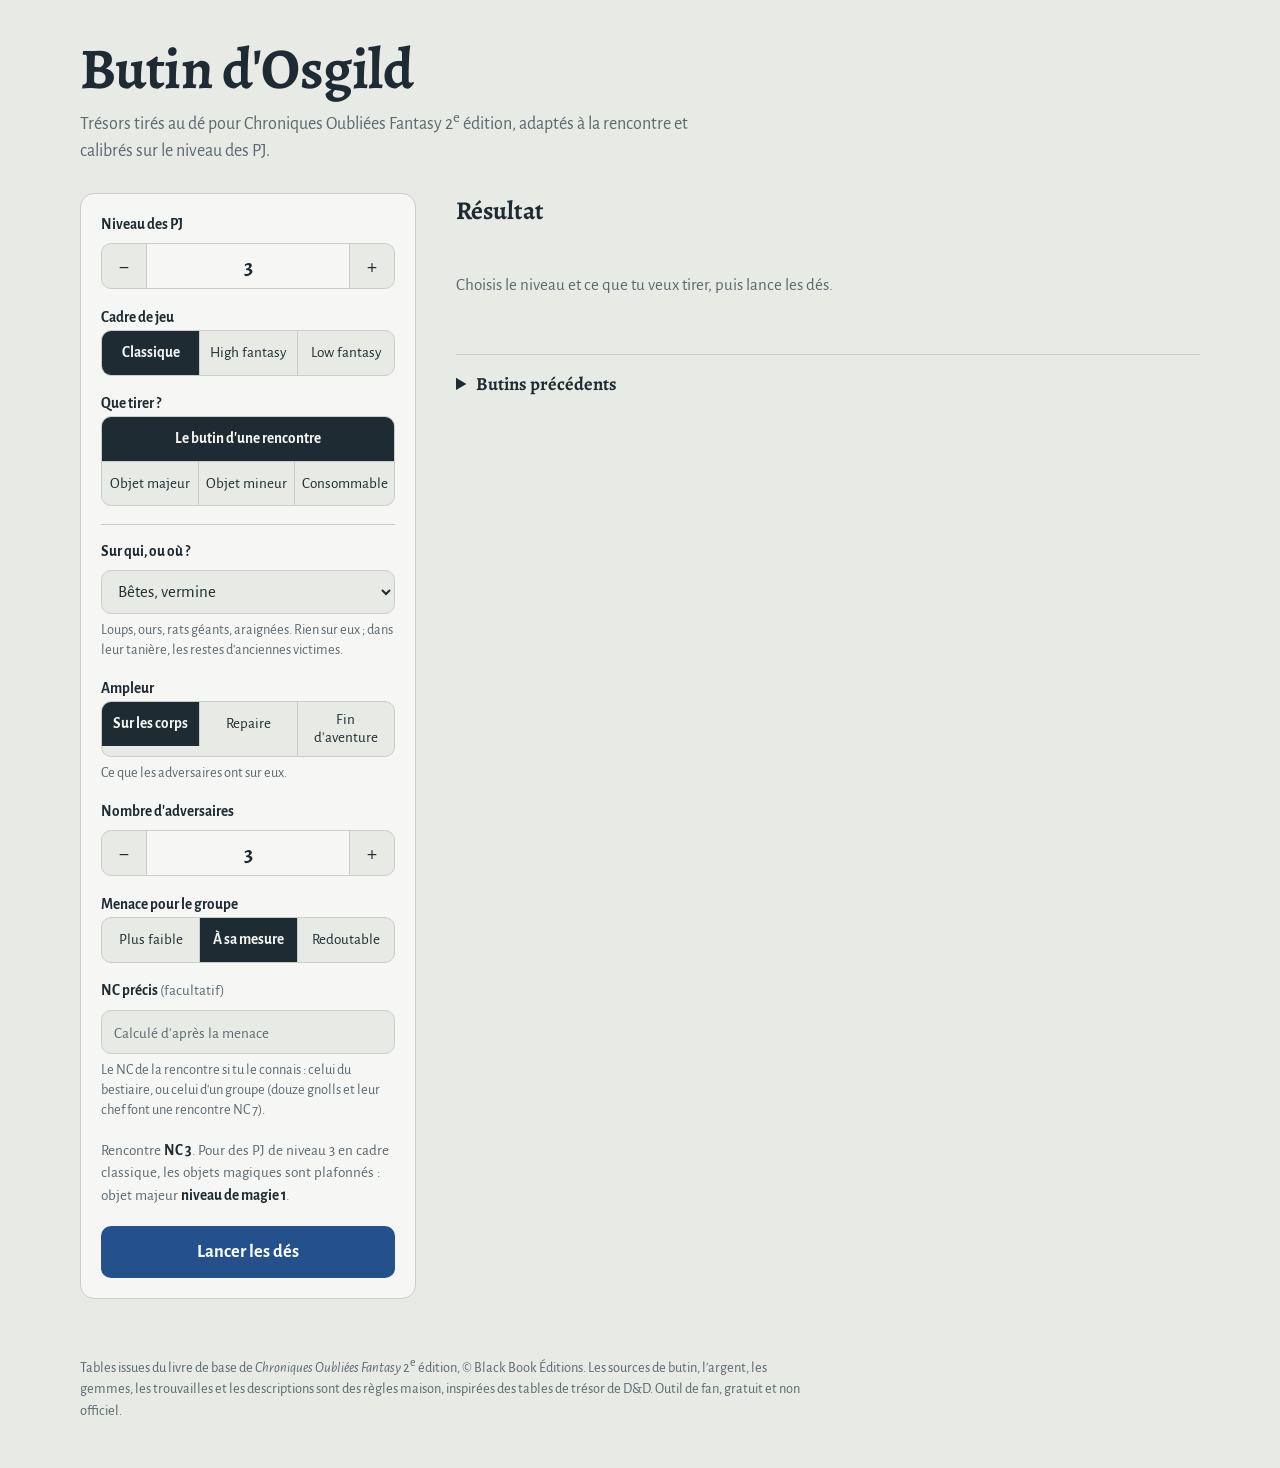
==== index.html @ b9dcafa9 "Histoires d'objets à la demande du MJ - L'origine n'est plus tirée d'office : chaque objet permanent" ====
<!doctype html>
<html lang="fr">
<head>
<meta charset="utf-8">
<meta name="viewport" content="width=device-width, initial-scale=1">
<title>Butin d'Osgild</title>
<meta name="description" content="Générateur de trésors pour Chroniques Oubliées Fantasy 2e édition, calibré sur le niveau des PJ.">
<link rel="icon" href="data:image/svg+xml,%3Csvg xmlns='http://www.w3.org/2000/svg' viewBox='0 0 32 32'%3E%3Ccircle cx='16' cy='16' r='13' fill='%23A97B22'/%3E%3Ccircle cx='16' cy='16' r='9' fill='none' stroke='%23F6F7F4' stroke-width='2'/%3E%3C/svg%3E">
<link rel="preconnect" href="https://fonts.googleapis.com">
<link rel="preconnect" href="https://fonts.gstatic.com" crossorigin>
<link href="https://fonts.googleapis.com/css2?family=Alegreya:ital,wght@0,500;0,700;1,400&family=Alegreya+Sans:wght@400;500;700&display=swap" rel="stylesheet">
<link rel="stylesheet" href="css/style.css">
</head>
<body>
<div class="page">
  <header class="masthead">
    <h1>Butin d'Osgild</h1>
    <p>Trésors tirés au dé pour Chroniques Oubliées Fantasy 2<sup>e</sup> édition, adaptés à la rencontre et calibrés sur le niveau des PJ.</p>
  </header>

  <main class="layout">
    <form class="controls" id="form" autocomplete="off">
      <div class="field">
        <label for="niveau">Niveau des PJ</label>
        <div class="stepper">
          <button type="button" data-step="-1" aria-label="Niveau précédent">−</button>
          <input id="niveau" name="niveau" type="number" min="1" max="20" value="3" inputmode="numeric">
          <button type="button" data-step="1" aria-label="Niveau suivant">+</button>
        </div>
      </div>

      <fieldset class="field">
        <legend>Cadre de jeu</legend>
        <div class="seg" role="radiogroup">
          <label><input type="radio" name="cadre" value="classique" checked><span>Classique</span></label>
          <label><input type="radio" name="cadre" value="high"><span>High fantasy</span></label>
          <label><input type="radio" name="cadre" value="low"><span>Low fantasy</span></label>
        </div>
      </fieldset>

      <fieldset class="field">
        <legend>Que tirer ?</legend>
        <div class="seg seg-mode" role="radiogroup">
          <label><input type="radio" name="mode" value="rencontre" checked><span>Le butin d'une rencontre</span></label>
          <label><input type="radio" name="mode" value="majeur"><span>Objet majeur</span></label>
          <label><input type="radio" name="mode" value="mineur"><span>Objet mineur</span></label>
          <label><input type="radio" name="mode" value="consommable"><span>Consommable</span></label>
        </div>
      </fieldset>

      <div class="groupe" id="f-renc">
        <div class="field">
          <label for="source">Sur qui, ou où ?</label>
          <select id="source" name="source"></select>
          <p class="aide" id="aide-source"></p>
        </div>

        <fieldset class="field">
          <legend>Ampleur</legend>
          <div class="seg" role="radiogroup">
            <label><input type="radio" name="ampleur" value="corps" checked><span>Sur les corps</span></label>
            <label><input type="radio" name="ampleur" value="repaire"><span>Repaire</span></label>
            <label><input type="radio" name="ampleur" value="fin"><span>Fin d'aventure</span></label>
          </div>
          <p class="aide" id="aide-ampleur"></p>
        </fieldset>

        <div class="field" id="f-adv">
          <label for="adversaires">Nombre d'adversaires</label>
          <div class="stepper">
            <button type="button" data-step="-1" aria-label="Un adversaire de moins">−</button>
            <input id="adversaires" name="adversaires" type="number" min="1" max="30" value="3" inputmode="numeric">
            <button type="button" data-step="1" aria-label="Un adversaire de plus">+</button>
          </div>
        </div>

        <fieldset class="field" id="f-menace">
          <legend>Menace pour le groupe</legend>
          <div class="seg" role="radiogroup">
            <label><input type="radio" name="menace" value="faible"><span>Plus faible</span></label>
            <label><input type="radio" name="menace" value="mesure" checked><span>À sa mesure</span></label>
            <label><input type="radio" name="menace" value="redoutable"><span>Redoutable</span></label>
          </div>
        </fieldset>

        <div class="field">
          <label for="nc">NC précis <span class="facultatif">(facultatif)</span></label>
          <div class="nc-row">
            <input id="nc" name="nc" type="number" min="0" max="30" step="0.5" inputmode="decimal" placeholder="Calculé d'après la menace">
            <button type="button" class="ghost small" id="nc-effacer" hidden>Effacer</button>
          </div>
          <p class="aide">Le NC de la rencontre si tu le connais : celui du bestiaire, ou celui d'un groupe (douze gnolls et leur chef font une rencontre NC 7).</p>
        </div>
      </div>

      <div class="field" id="f-cat" hidden>
        <label for="categorie">Catégorie</label>
        <select id="categorie" name="categorie"></select>
      </div>

      <div class="field" id="f-nb" hidden>
        <label for="nombre">Nombre d'objets</label>
        <div class="stepper">
          <button type="button" data-step="-1" aria-label="Un objet de moins">−</button>
          <input id="nombre" name="nombre" type="number" min="1" max="8" value="1" inputmode="numeric">
          <button type="button" data-step="1" aria-label="Un objet de plus">+</button>
        </div>
      </div>

      <p class="cible" id="cible" aria-live="polite"></p>

      <button type="submit" class="go">Lancer les dés</button>
    </form>

    <section class="results" aria-labelledby="res-titre">
      <div class="results-head">
        <h2 id="res-titre">Résultat</h2>
        <button type="button" class="ghost" id="copier" hidden>Copier le butin</button>
      </div>
      <div id="sortie" aria-live="polite">
        <p class="vide">Choisis le niveau et ce que tu veux tirer, puis lance les dés.</p>
      </div>

      <details class="tools" id="historique">
        <summary>Butins précédents</summary>
        <ol class="histo" id="histo"></ol>
        <button type="button" class="ghost small" id="vider-histo" hidden>Vider l'historique</button>
      </details>
    </section>
  </main>

  <footer class="foot">
    <p>Tables issues du livre de base de <i>Chroniques Oubliées Fantasy</i> 2<sup>e</sup> édition, © Black Book Éditions. Les sources de butin, l'argent, les gemmes, les trouvailles et les descriptions sont des règles maison, inspirées des tables de trésor de D&amp;D. Outil de fan, gratuit et non officiel.</p>
  </footer>
</div>

<template id="tpl-objet">
  <article class="item">
    <div class="sceau" aria-hidden="true"><span></span></div>
    <div class="item-body">
      <p class="item-cat"></p>
      <h3 class="item-nom"></h3>
      <p class="item-tech"></p>
      <p class="item-candidat"></p>
      <ul class="item-effets"></ul>
      <ul class="item-equip"></ul>
      <ul class="item-legende"></ul>
      <ul class="item-trouv"></ul>
      <p class="item-app"></p>
      <div class="item-lore" hidden>
        <p class="lore-glose"></p>
        <p class="lore-txt"></p>
        <p class="item-orig"></p>
        <div class="lore-actions">
          <button type="button" class="ghost small lore-version">Autre nom et légende</button>
          <button type="button" class="ghost small lore-origine">Autre origine</button>
          <button type="button" class="ghost small lore-retirer">Retirer l'histoire</button>
        </div>
      </div>
      <div class="item-jet" hidden>
        <p class="aide">Si le buveur a déjà une potion active et rate son test de CON (difficulté 10, puis 15, 20…) :</p>
        <button type="button" class="ghost small jet-effet">Effet secondaire (2d6)</button>
        <p class="jet-out"></p>
      </div>
      <ul class="item-notes"></ul>
      <p class="item-rappel"></p>
      <p class="item-alerte"></p>
      <div class="item-foot">
        <p class="item-val"></p>
        <div class="foot-actions">
          <button type="button" class="ghost small histoire">Lui donner une histoire</button>
          <button type="button" class="ghost small relancer">Relancer</button>
        </div>
      </div>
      <details class="jets">
        <summary>Jets de dés</summary>
        <ol></ol>
      </details>
    </div>
  </article>
</template>

<script src="js/voies.js"></script>
<script src="js/tables.js"></script>
<script src="js/maison.js"></script>
<script src="js/sources.js"></script>
<script src="js/filtres.js"></script>
<script src="js/equipement.js"></script>
<script src="js/engine.js"></script>
<script src="js/lore.js"></script>
<script src="js/app.js"></script>
</body>
</html>
---- css/style.css ----
:root {
  --pierre: #E8EAE6;      /* fond */
  --velin: #F6F7F4;       /* surfaces */
  --encre: #1E2B33;       /* texte */
  --gris: #5B6870;        /* texte secondaire */
  --trait: #C9CEC9;       /* filets */
  --lapis: #24508C;       /* action */
  --lapis-fonce: #1A3C6A;
  --laiton: #A97B22;      /* niveau de magie */
  --laiton-pale: #F1E4C4;
  --sceau: #9A3324;       /* alertes */
  --serif: "Alegreya", Georgia, serif;
  --sans: "Alegreya Sans", system-ui, sans-serif;
  color-scheme: light;
}
@media (prefers-color-scheme: dark) {
  :root:not([data-theme="light"]) {
    --pierre: #141B20; --velin: #1C252C; --encre: #E4E8EA; --gris: #9AA6AD; --trait: #33414A;
    --lapis: #7FA6E0; --lapis-fonce: #A9C3EC; --laiton: #D7A94B; --laiton-pale: #3A3020; --sceau: #E07A66;
    color-scheme: dark;
  }
}
:root[data-theme="dark"] {
  --pierre: #141B20; --velin: #1C252C; --encre: #E4E8EA; --gris: #9AA6AD; --trait: #33414A;
  --lapis: #7FA6E0; --lapis-fonce: #A9C3EC; --laiton: #D7A94B; --laiton-pale: #3A3020; --sceau: #E07A66;
  color-scheme: dark;
}

* { box-sizing: border-box; }
html { -webkit-text-size-adjust: 100%; }
body {
  margin: 0; background: var(--pierre); color: var(--encre);
  font: 400 1.0625rem/1.5 var(--sans);
}
button, input, select { font: inherit; color: inherit; }
:focus-visible { outline: 2px solid var(--lapis); outline-offset: 2px; }

.page { max-width: 72rem; margin: 0 auto; padding: 0 16px; }

.masthead { padding: 2.5rem 0 1.75rem; max-width: 40rem; }
.masthead h1 {
  font: 700 clamp(2.4rem, 7vw, 3.6rem)/1 var(--serif);
  margin: 0 0 .6rem; letter-spacing: -0.01em;
}
.masthead p { margin: 0; color: var(--gris); font-size: 1.125rem; }

.layout { display: grid; gap: 1.5rem; align-items: start; }
@media (min-width: 900px) {
  .layout { grid-template-columns: 21rem 1fr; gap: 2.5rem; }
}

/* ---------- formulaire ---------- */
.controls {
  background: var(--velin); border: 1px solid var(--trait); border-radius: 14px;
  padding: 1.25rem; display: grid; gap: 1.1rem;
}
.field { border: 0; margin: 0; padding: 0; min-width: 0; display: grid; gap: .4rem; }
.field > label, .field > legend { font-weight: 700; padding: 0; font-size: .95rem; }
.field[hidden] { display: none; }

.stepper { display: grid; grid-template-columns: 2.75rem 1fr 2.75rem; border: 1px solid var(--trait); border-radius: 10px; overflow: hidden; background: var(--pierre); }
.stepper button { border: 0; background: transparent; font-size: 1.3rem; cursor: pointer; min-height: 2.75rem; }
.stepper button:hover { background: var(--trait); }
.stepper input {
  border: 0; border-inline: 1px solid var(--trait); background: var(--velin); text-align: center;
  font: 700 1.35rem var(--serif); width: 100%; min-width: 0; -moz-appearance: textfield;
}
.stepper input::-webkit-outer-spin-button, .stepper input::-webkit-inner-spin-button { -webkit-appearance: none; margin: 0; }

.seg { display: grid; grid-auto-flow: column; grid-auto-columns: 1fr; border: 1px solid var(--trait); border-radius: 10px; overflow: hidden; background: var(--pierre); }
.seg-wrap { grid-auto-flow: row; grid-template-columns: repeat(2, 1fr); }
.seg-wrap label:first-child { grid-column: 1 / -1; }
.seg label { position: relative; cursor: pointer; }
.seg input { position: absolute; opacity: 0; inset: 0; margin: 0; cursor: pointer; }
.seg span { display: block; text-align: center; padding: .55rem .4rem; font-size: .95rem; line-height: 1.2; border-left: 1px solid var(--trait); min-height: 2.75rem; display: flex; align-items: center; justify-content: center; }
.seg label:first-child span { border-left: 0; }
.seg-wrap span { border-left: 0; border-top: 1px solid var(--trait); }
.seg-wrap label:nth-child(even) span { border-right: 1px solid var(--trait); }
.seg-wrap label:first-child span { border-top: 0; }
.seg input:checked + span { background: var(--encre); color: var(--velin); font-weight: 700; }
.seg input:focus-visible + span { outline: 2px solid var(--lapis); outline-offset: -3px; }

select {
  width: 100%; min-height: 2.75rem; padding: 0 .75rem; border: 1px solid var(--trait); border-radius: 10px;
  background: var(--pierre);
}

.cible { margin: 0; font-size: .95rem; color: var(--gris); }
.cible strong { color: var(--encre); }

.go {
  min-height: 3.25rem; border: 0; border-radius: 10px; cursor: pointer;
  background: var(--lapis); color: #fff; font: 700 1.15rem var(--sans);
}
@media (prefers-color-scheme: dark) { :root:not([data-theme="light"]) .go { color: #0E1A2A; } }
:root[data-theme="dark"] .go { color: #0E1A2A; }
.go:hover { background: var(--lapis-fonce); }

.ghost {
  border: 1px solid var(--trait); background: var(--velin); border-radius: 999px;
  padding: .45rem .95rem; cursor: pointer; font-size: .95rem; min-height: 2.5rem;
}
.ghost:hover { border-color: var(--gris); }
.ghost.small { padding: .25rem .8rem; min-height: 2.25rem; font-size: .9rem; }

/* ---------- résultats ---------- */
.results { min-width: 0; }
.results-head { display: flex; align-items: center; justify-content: space-between; gap: 1rem; margin-bottom: .75rem; }
.results-head h2 { font: 700 1.6rem var(--serif); margin: 0; }
.vide { color: var(--gris); margin: 0; padding: 2rem 0; }

#sortie { display: grid; gap: 1rem; }
.lot-note { margin: 0; color: var(--gris); font-size: .95rem; }

.item {
  display: grid; grid-template-columns: 3.5rem 1fr; gap: 1rem;
  padding: 1.25rem 1.25rem 1rem 1rem; background: var(--velin);
  border: 1px solid var(--trait); border-radius: 14px;
}
.nouveau .item { animation: poser .35s ease-out both; }
.nouveau .item:nth-child(2) { animation-delay: .06s; }
.nouveau .item:nth-child(3) { animation-delay: .12s; }
.nouveau .item:nth-child(4) { animation-delay: .18s; }
@keyframes poser { from { opacity: 0; transform: translateY(6px); } }
@media (prefers-reduced-motion: reduce) { .nouveau .item { animation: none; } }

/* le sceau : niveau de magie */
.sceau {
  width: 3.5rem; height: 3.5rem; border-radius: 50%;
  display: grid; place-items: center;
  background: var(--laiton-pale);
  box-shadow: inset 0 0 0 3px var(--laiton), inset 0 0 0 6px var(--laiton-pale), inset 0 0 0 7px var(--laiton);
  color: var(--laiton); font: 700 1.5rem/1 var(--serif);
}
.sceau.conso { box-shadow: inset 0 0 0 2px var(--laiton); background: transparent; font-size: 1.2rem; }
.sceau.or { background: var(--laiton); box-shadow: none; color: var(--velin); }
.sceau.or span::before { content: ""; }

.item-body { min-width: 0; }
.item-cat { margin: 0; color: var(--gris); font-size: .9rem; }
.item-nom { font: 700 1.35rem/1.2 var(--serif); margin: .1rem 0 .6rem; overflow-wrap: anywhere; }
.item-effets { margin: 0 0 .7rem; padding-left: 1.1rem; }
.item-effets li { margin-bottom: .2rem; }
.item-app { margin: 0 0 .4rem; font: italic 400 1.05rem/1.55 var(--serif); }
.item-app::before { content: "À décrire aux joueurs : "; font: 500 .9rem var(--sans); color: var(--gris); }
.item-orig { margin: 0 0 .4rem; font-size: .95rem; }
.item-orig b { font-weight: 700; }
.item-alerte { margin: 0 0 .4rem; color: var(--sceau); font-size: .95rem; }
.item-app:empty, .item-orig:empty, .item-alerte:empty { display: none; }
.item-foot { display: flex; align-items: center; justify-content: space-between; gap: .75rem; flex-wrap: wrap; border-top: 1px solid var(--trait); padding-top: .6rem; margin-top: .6rem; }
.item-val { margin: 0; font-size: .95rem; }
.item-val b { font: 700 1.05rem var(--serif); }

.jets { margin-top: .5rem; font-size: .9rem; color: var(--gris); }
.jets summary { cursor: pointer; padding: .25rem 0; width: max-content; }
.jets ol { list-style: none; margin: .4rem 0 0; padding: 0; display: grid; gap: .25rem; }
.jets li { display: grid; grid-template-columns: 4.5rem 1fr; gap: .5rem; }
.de { font-variant-numeric: tabular-nums; color: var(--encre); white-space: nowrap; }
.de i { font-style: normal; color: var(--laiton); font-weight: 700; }

/* outils & historique */
.tools { margin-top: 1.5rem; border-top: 1px solid var(--trait); padding-top: .75rem; }
.tools summary { cursor: pointer; font: 700 1.15rem var(--serif); padding: .3rem 0; }
.tools-body { display: grid; gap: 1rem; padding: .75rem 0; }
@media (min-width: 640px) { .tools-body { grid-template-columns: 1fr 1fr; } }
.tool-out { margin: .5rem 0 0; font-size: .95rem; }
.tool-out:empty { display: none; }
.histo { margin: .5rem 0 0; padding-left: 1.2rem; display: grid; gap: .4rem; }
.histo button { background: none; border: 0; padding: 0; text-align: left; cursor: pointer; color: var(--lapis); text-decoration: underline; text-underline-offset: 3px; }
.histo small { color: var(--gris); display: block; }

.foot { color: var(--gris); font-size: .9rem; padding: 2.5rem 0 2rem; max-width: 46rem; }
.toast { position: fixed; left: 50%; bottom: 1.25rem; transform: translateX(-50%); background: var(--encre); color: var(--velin); padding: .6rem 1rem; border-radius: 999px; font-size: .95rem; }
#vider-histo { margin-top: .9rem; }
#vider-histo:hover { border-color: var(--sceau); color: var(--sceau); }

/* mode et rencontre */
.seg-mode { grid-auto-flow: row; grid-template-columns: repeat(3, 1fr); }
.seg-mode label:first-child { grid-column: 1 / -1; }
.seg-mode span { border-left: 1px solid var(--trait); border-top: 1px solid var(--trait); }
.seg-mode label:first-child span { border-top: 0; border-left: 0; }
.seg-mode label:nth-child(2) span { border-left: 0; }
.groupe { display: grid; gap: 1.1rem; padding: 1rem 0 .1rem; border-top: 1px solid var(--trait); }
.groupe[hidden] { display: none; }
.aide { margin: 0; color: var(--gris); font-size: .9rem; line-height: 1.4; }
.aide:empty { display: none; }
.facultatif { font-weight: 400; color: var(--gris); }
.nc-row { display: flex; gap: .5rem; align-items: center; }
.nc-row input {
  flex: 1; min-width: 0; min-height: 2.75rem; padding: 0 .75rem; border: 1px solid var(--trait);
  border-radius: 10px; background: var(--pierre); font: 700 1.1rem var(--serif);
}
.nc-row input::placeholder { font: 400 .95rem var(--sans); color: var(--gris); }
.inactif .seg { opacity: .45; }
.item-trouv { margin: 0 0 .7rem; padding-left: 1.1rem; }
.item-trouv:empty, .item-notes:empty { display: none; }
.item-notes { margin: 0 0 .5rem; padding: .6rem .8rem .6rem 1.9rem; background: var(--laiton-pale); border-radius: 10px; font-size: .95rem; }
.item-notes li + li { margin-top: .3rem; }
.item-trouv::before { content: "Trouvailles"; display: block; margin: 0 0 .2rem -1.1rem; font-size: .9rem; color: var(--gris); }

/* équipement */
.sceau.equip { background: transparent; box-shadow: inset 0 0 0 2px var(--gris); color: var(--gris); }
.item-equip { list-style: none; margin: 0 0 .6rem; padding: 0; display: grid; gap: .55rem; }
.item-equip:empty, .item-legende:empty, .item-rappel:empty { display: none; }
.eq { padding-left: .75rem; border-left: 3px solid var(--laiton); }
.eq p { margin: 0; }
.eq-nom b { font-weight: 700; }
.eq-stats { font-size: .95rem; }
.eq-meta { font-size: .875rem; color: var(--gris); }
.etat { font-size: .85rem; color: var(--gris); font-style: italic; }
.eq-qualite { border-left-color: var(--lapis); }
.eq-bon { border-left-color: var(--laiton); }
.eq-use { border-left-color: var(--trait); }
.eq-abime { border-left-color: var(--sceau); }
.eq-hs { border-left-color: var(--trait); border-left-style: dashed; opacity: .7; }
.item-legende { margin: 0 0 .6rem; padding-left: 1.1rem; font-size: .9rem; color: var(--gris); }
.item-rappel { margin: .2rem 0 .4rem; font-size: .875rem; color: var(--gris); }

.item-jet { margin: .2rem 0 .6rem; display: grid; gap: .4rem; justify-items: start; }
.item-jet[hidden] { display: none; }
.jet-out { margin: 0; font-size: .95rem; }
.jet-out:empty { display: none; }

/* histoire d'objet */
.item-tech { margin: -.45rem 0 .6rem; color: var(--gris); font-size: .95rem; }
.item-tech:empty, .item-candidat:empty, .lore-glose:empty { display: none; }
.item-candidat { margin: -.2rem 0 .7rem; font-size: .9rem; color: var(--laiton); font-weight: 500; }
.item-lore { margin: 0 0 .7rem; padding: .75rem .9rem; border-radius: 10px; background: var(--pierre); border: 1px solid var(--trait); }
.item-lore[hidden] { display: none; }
.item-lore p { margin: 0 0 .45rem; }
.lore-glose { font-style: italic; color: var(--gris); font-size: .95rem; }
.lore-txt { font: 400 1.05rem/1.55 var(--serif); }
.item-lore .item-orig { font-size: .9rem; color: var(--gris); }
.lore-actions, .foot-actions { display: flex; flex-wrap: wrap; gap: .4rem; }
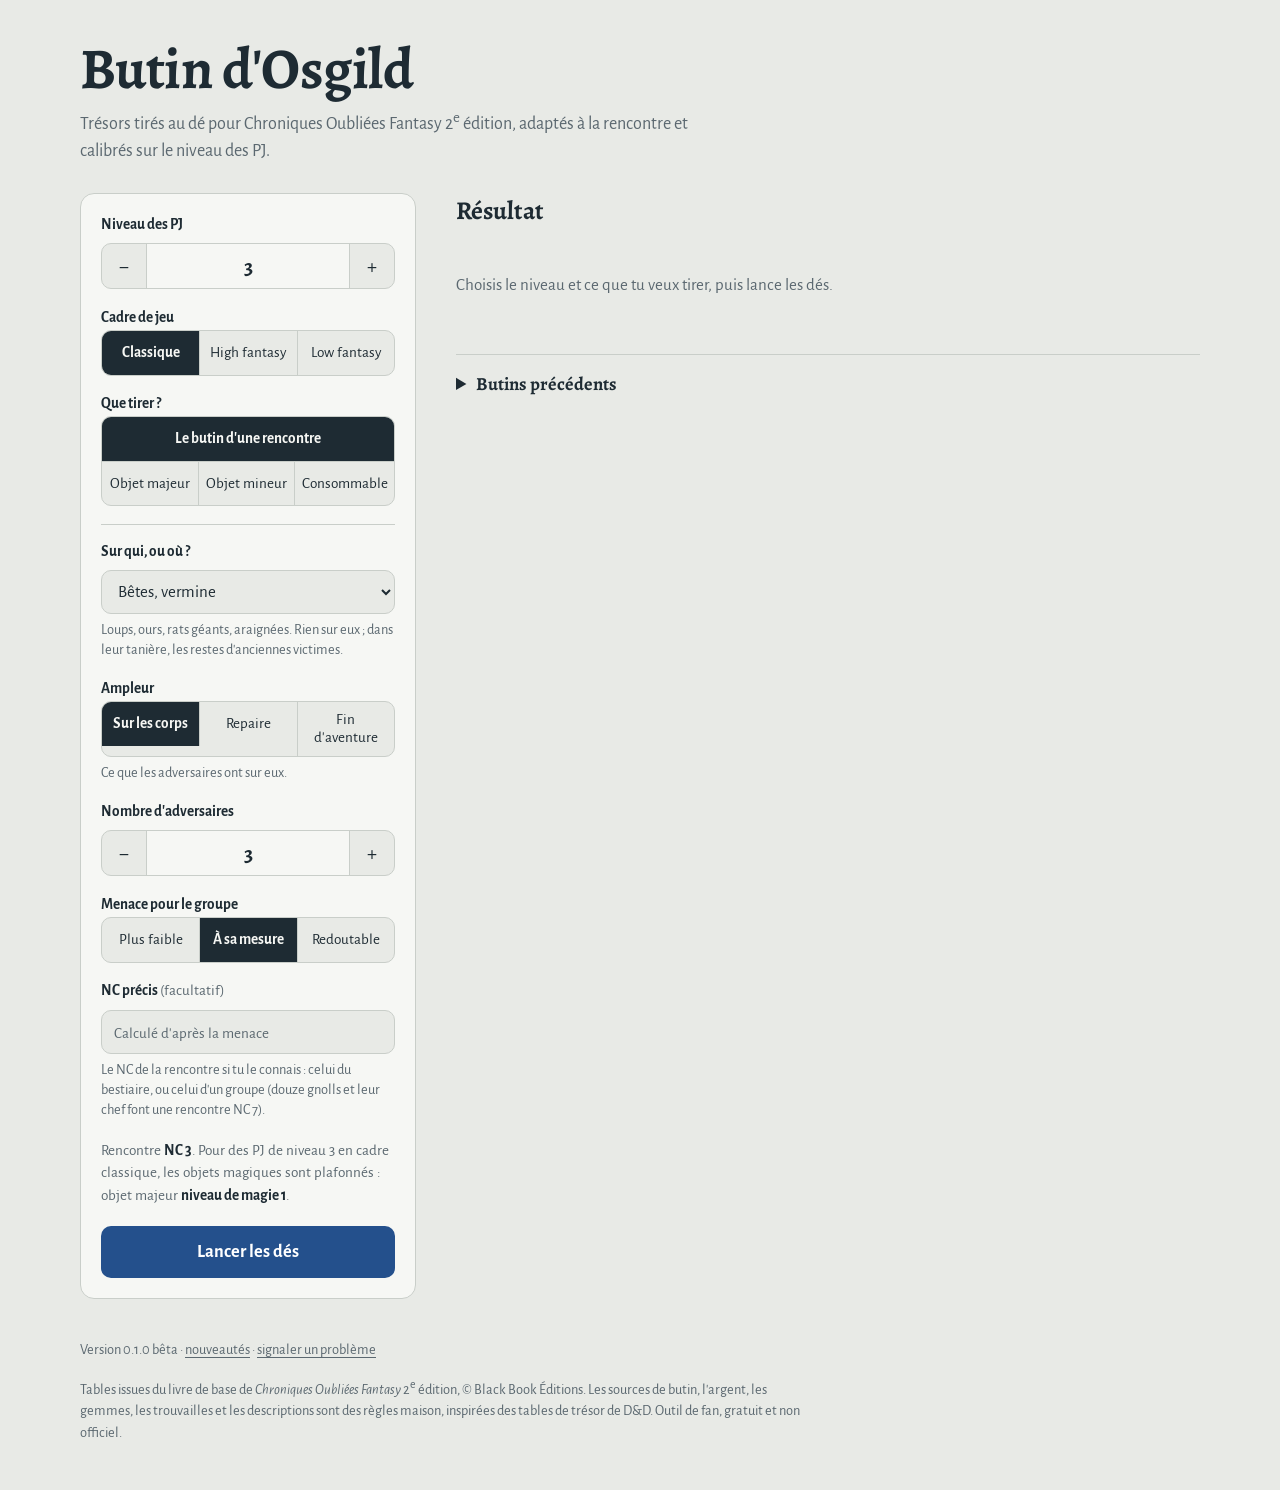
==== commit e388c83b: "Version 0.1.0 bêta Numéro de version dans le pied de page, liens vers les nouveautés et le suivi des" ====
--- a/index.html
+++ b/index.html
@@ -9,7 +9,7 @@
 <link rel="preconnect" href="https://fonts.googleapis.com">
 <link rel="preconnect" href="https://fonts.gstatic.com" crossorigin>
 <link href="https://fonts.googleapis.com/css2?family=Alegreya:ital,wght@0,500;0,700;1,400&family=Alegreya+Sans:wght@400;500;700&display=swap" rel="stylesheet">
-<link rel="stylesheet" href="css/style.css">
+<link rel="stylesheet" href="css/style.css?v=0.1.0-beta">
 </head>
 <body>
 <div class="page">
@@ -115,7 +115,10 @@
     <section class="results" aria-labelledby="res-titre">
       <div class="results-head">
         <h2 id="res-titre">Résultat</h2>
-        <button type="button" class="ghost" id="copier" hidden>Copier le butin</button>
+        <div class="head-actions">
+          <button type="button" class="ghost" id="copier-joueurs" hidden>Texte pour les joueurs</button>
+          <button type="button" class="ghost" id="copier" hidden>Copier le butin</button>
+        </div>
       </div>
       <div id="sortie" aria-live="polite">
         <p class="vide">Choisis le niveau et ce que tu veux tirer, puis lance les dés.</p>
@@ -130,6 +133,7 @@
   </main>
 
   <footer class="foot">
+    <p class="version">Version <span id="version">0.1.0 bêta</span> · <a href="https://github.com/Gregb342/Osgild-loot-generator/blob/main/CHANGELOG.md">nouveautés</a> · <a href="https://github.com/Gregb342/Osgild-loot-generator/issues">signaler un problème</a></p>
     <p>Tables issues du livre de base de <i>Chroniques Oubliées Fantasy</i> 2<sup>e</sup> édition, © Black Book Éditions. Les sources de butin, l'argent, les gemmes, les trouvailles et les descriptions sont des règles maison, inspirées des tables de trésor de D&amp;D. Outil de fan, gratuit et non officiel.</p>
   </footer>
 </div>
@@ -151,6 +155,9 @@
         <p class="lore-glose"></p>
         <p class="lore-txt"></p>
         <p class="item-orig"></p>
+        <p class="lore-sous">Indices visibles sur l'objet</p>
+        <ul class="lore-indices"></ul>
+        <p class="lore-complete"></p>
         <div class="lore-actions">
           <button type="button" class="ghost small lore-version">Autre nom et légende</button>
           <button type="button" class="ghost small lore-origine">Autre origine</button>
@@ -162,12 +169,20 @@
         <button type="button" class="ghost small jet-effet">Effet secondaire (2d6)</button>
         <p class="jet-out"></p>
       </div>
+      <details class="ident" hidden>
+        <summary>Identification</summary>
+        <p class="lore-sous">Ce que les PJ découvrent à l'usage</p>
+        <ul class="ident-percu"></ul>
+        <p class="lore-sous">Pour l'identifier</p>
+        <ul class="ident-tests"></ul>
+      </details>
       <ul class="item-notes"></ul>
       <p class="item-rappel"></p>
       <p class="item-alerte"></p>
       <div class="item-foot">
         <p class="item-val"></p>
         <div class="foot-actions">
+          <button type="button" class="ghost small joueurs">Texte joueurs</button>
           <button type="button" class="ghost small histoire">Lui donner une histoire</button>
           <button type="button" class="ghost small relancer">Relancer</button>
         </div>
@@ -180,14 +195,15 @@
   </article>
 </template>
 
-<script src="js/voies.js"></script>
-<script src="js/tables.js"></script>
-<script src="js/maison.js"></script>
-<script src="js/sources.js"></script>
-<script src="js/filtres.js"></script>
-<script src="js/equipement.js"></script>
-<script src="js/engine.js"></script>
-<script src="js/lore.js"></script>
-<script src="js/app.js"></script>
+<script src="js/voies.js?v=0.1.0-beta"></script>
+<script src="js/tables.js?v=0.1.0-beta"></script>
+<script src="js/maison.js?v=0.1.0-beta"></script>
+<script src="js/sources.js?v=0.1.0-beta"></script>
+<script src="js/filtres.js?v=0.1.0-beta"></script>
+<script src="js/equipement.js?v=0.1.0-beta"></script>
+<script src="js/engine.js?v=0.1.0-beta"></script>
+<script src="js/identification.js?v=0.1.0-beta"></script>
+<script src="js/lore.js?v=0.1.0-beta"></script>
+<script src="js/app.js?v=0.1.0-beta"></script>
 </body>
 </html>
--- a/css/style.css
+++ b/css/style.css
@@ -232,3 +232,19 @@
 .lore-txt { font: 400 1.05rem/1.55 var(--serif); }
 .item-lore .item-orig { font-size: .9rem; color: var(--gris); }
 .lore-actions, .foot-actions { display: flex; flex-wrap: wrap; gap: .4rem; }
+
+/* identification */
+.head-actions { display: flex; flex-wrap: wrap; gap: .4rem; justify-content: flex-end; }
+.ident { margin: .2rem 0 .6rem; font-size: .95rem; }
+.ident[hidden] { display: none; }
+.ident summary { cursor: pointer; font-weight: 700; padding: .25rem 0; width: max-content; }
+.ident ul, .lore-indices { margin: .2rem 0 .5rem; padding-left: 1.1rem; display: grid; gap: .3rem; }
+.lore-sous { margin: .4rem 0 0; font-size: .85rem; color: var(--gris); }
+.lore-complete { font-size: .9rem; color: var(--gris); }
+.lore-complete:empty { display: none; }
+.tag { display: inline-block; font-size: .78rem; padding: 0 .45rem; border-radius: 999px; border: 1px solid var(--trait); vertical-align: 1px; }
+.tag-vu { color: var(--lapis); border-color: var(--lapis); }
+.tag-cache { color: var(--gris); }
+
+.version { margin: 0 0 .4rem; }
+.version a { color: inherit; text-underline-offset: 3px; }
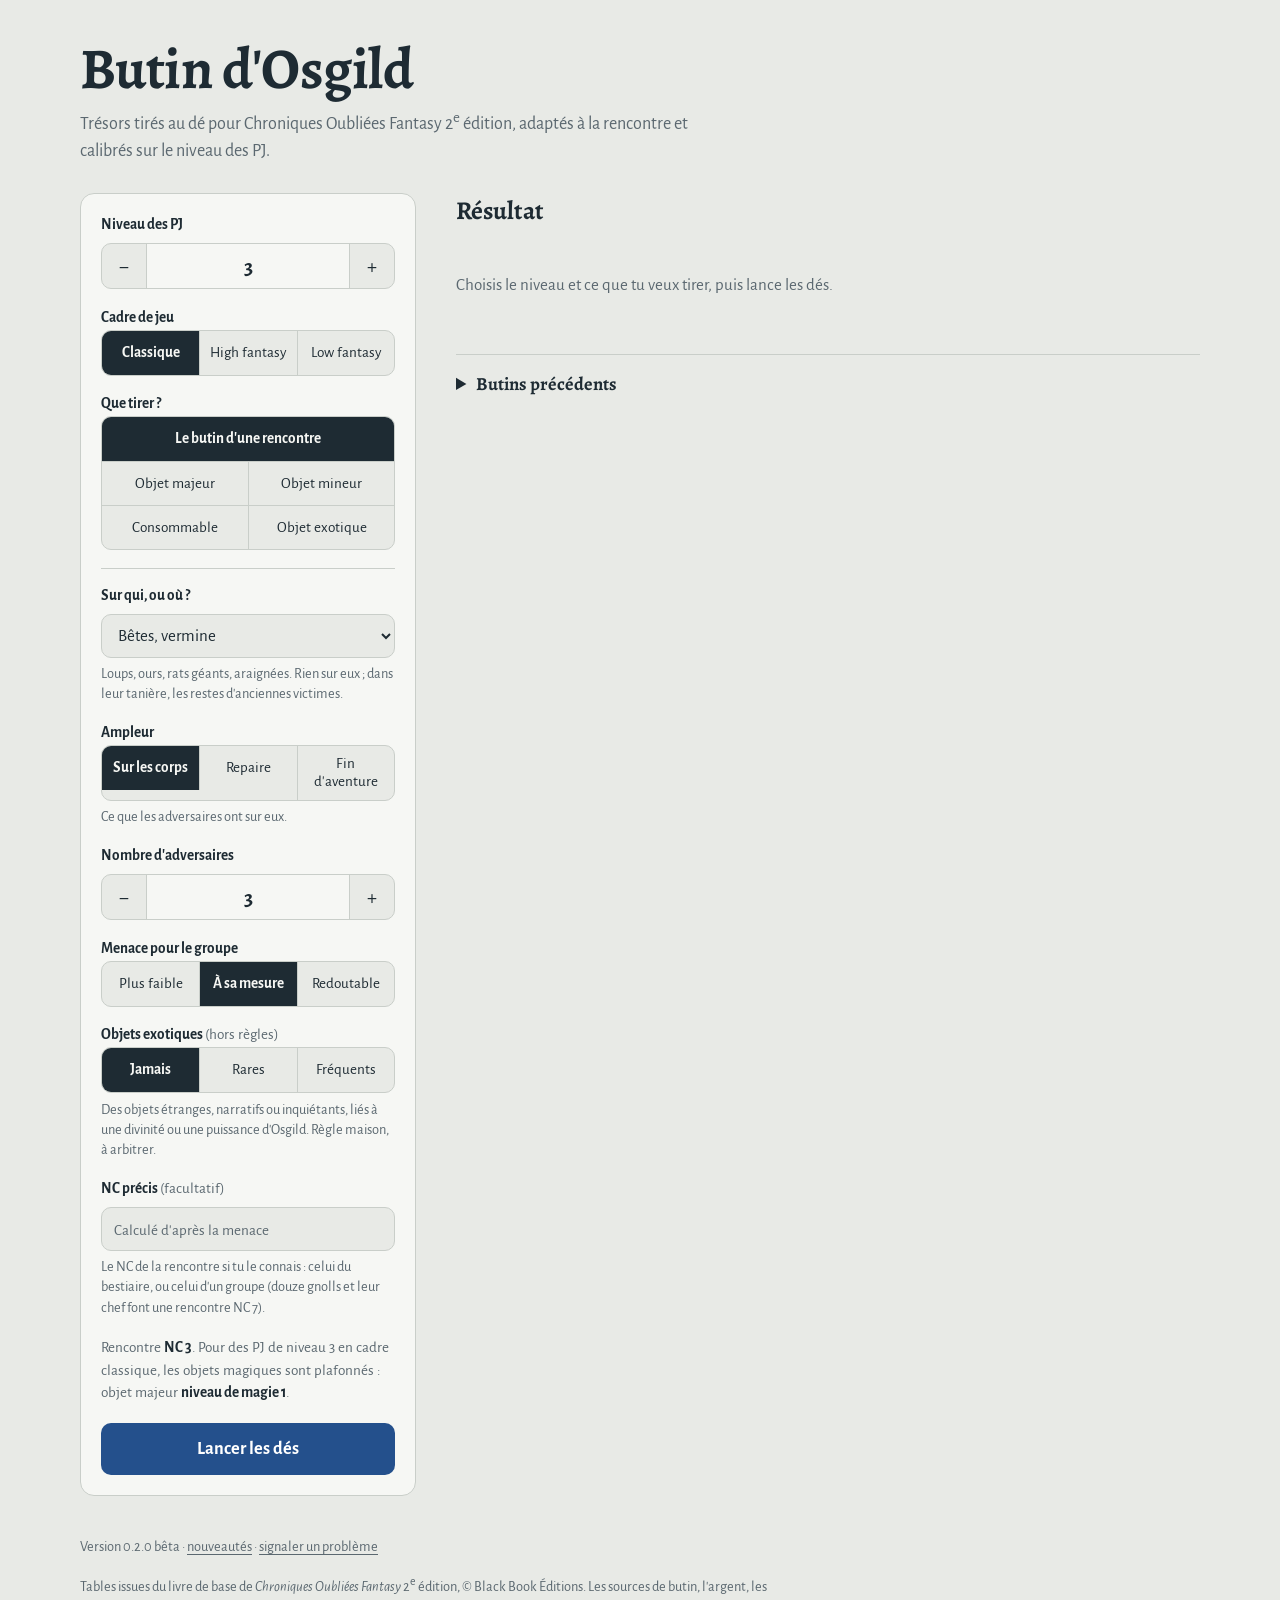
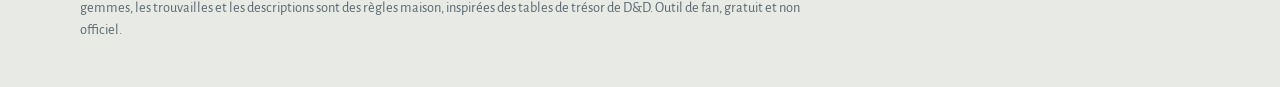
==== commit d6cedb2d: "Version 0.2.0 bêta : objets exotiques Objets hors règles du livre, clairement signalés, liés à une p" ====
--- a/index.html
+++ b/index.html
@@ -9,7 +9,7 @@
 <link rel="preconnect" href="https://fonts.googleapis.com">
 <link rel="preconnect" href="https://fonts.gstatic.com" crossorigin>
 <link href="https://fonts.googleapis.com/css2?family=Alegreya:ital,wght@0,500;0,700;1,400&family=Alegreya+Sans:wght@400;500;700&display=swap" rel="stylesheet">
-<link rel="stylesheet" href="css/style.css?v=0.1.0-beta">
+<link rel="stylesheet" href="css/style.css?v=0.2.0-beta">
 </head>
 <body>
 <div class="page">
@@ -45,6 +45,7 @@
           <label><input type="radio" name="mode" value="majeur"><span>Objet majeur</span></label>
           <label><input type="radio" name="mode" value="mineur"><span>Objet mineur</span></label>
           <label><input type="radio" name="mode" value="consommable"><span>Consommable</span></label>
+          <label><input type="radio" name="mode" value="exotique"><span>Objet exotique</span></label>
         </div>
       </fieldset>
 
@@ -83,6 +84,16 @@
           </div>
         </fieldset>
 
+        <fieldset class="field">
+          <legend>Objets exotiques <span class="facultatif">(hors règles)</span></legend>
+          <div class="seg" role="radiogroup">
+            <label><input type="radio" name="exotiques" value="jamais" checked><span>Jamais</span></label>
+            <label><input type="radio" name="exotiques" value="rares"><span>Rares</span></label>
+            <label><input type="radio" name="exotiques" value="frequents"><span>Fréquents</span></label>
+          </div>
+          <p class="aide">Des objets étranges, narratifs ou inquiétants, liés à une divinité ou une puissance d'Osgild. Règle maison, à arbitrer.</p>
+        </fieldset>
+
         <div class="field">
           <label for="nc">NC précis <span class="facultatif">(facultatif)</span></label>
           <div class="nc-row">
@@ -91,6 +102,12 @@
           </div>
           <p class="aide">Le NC de la rencontre si tu le connais : celui du bestiaire, ou celui d'un groupe (douze gnolls et leur chef font une rencontre NC 7).</p>
         </div>
+      </div>
+
+      <div class="field" id="f-patron" hidden>
+        <label for="patron">Lié à</label>
+        <select id="patron" name="patron"></select>
+        <p class="aide">Règle maison, hors règles du livre : l'effet découle du domaine de la divinité ou de la puissance.</p>
       </div>
 
       <div class="field" id="f-cat" hidden>
@@ -133,7 +150,7 @@
   </main>
 
   <footer class="foot">
-    <p class="version">Version <span id="version">0.1.0 bêta</span> · <a href="https://github.com/Gregb342/Osgild-loot-generator/blob/main/CHANGELOG.md">nouveautés</a> · <a href="https://github.com/Gregb342/Osgild-loot-generator/issues">signaler un problème</a></p>
+    <p class="version">Version <span id="version">0.2.0 bêta</span> · <a href="https://github.com/Gregb342/Osgild-loot-generator/blob/main/CHANGELOG.md">nouveautés</a> · <a href="https://github.com/Gregb342/Osgild-loot-generator/issues">signaler un problème</a></p>
     <p>Tables issues du livre de base de <i>Chroniques Oubliées Fantasy</i> 2<sup>e</sup> édition, © Black Book Éditions. Les sources de butin, l'argent, les gemmes, les trouvailles et les descriptions sont des règles maison, inspirées des tables de trésor de D&amp;D. Outil de fan, gratuit et non officiel.</p>
   </footer>
 </div>
@@ -176,6 +193,14 @@
         <p class="lore-sous">Pour l'identifier</p>
         <ul class="ident-tests"></ul>
       </details>
+      <div class="item-table" hidden>
+        <button type="button" class="ghost small jet-table"></button>
+        <p class="jet-out"></p>
+        <details class="table-detail">
+          <summary>Voir la table</summary>
+          <ol></ol>
+        </details>
+      </div>
       <ul class="item-notes"></ul>
       <p class="item-rappel"></p>
       <p class="item-alerte"></p>
@@ -195,15 +220,16 @@
   </article>
 </template>
 
-<script src="js/voies.js?v=0.1.0-beta"></script>
-<script src="js/tables.js?v=0.1.0-beta"></script>
-<script src="js/maison.js?v=0.1.0-beta"></script>
-<script src="js/sources.js?v=0.1.0-beta"></script>
-<script src="js/filtres.js?v=0.1.0-beta"></script>
-<script src="js/equipement.js?v=0.1.0-beta"></script>
-<script src="js/engine.js?v=0.1.0-beta"></script>
-<script src="js/identification.js?v=0.1.0-beta"></script>
-<script src="js/lore.js?v=0.1.0-beta"></script>
-<script src="js/app.js?v=0.1.0-beta"></script>
+<script src="js/voies.js?v=0.2.0-beta"></script>
+<script src="js/tables.js?v=0.2.0-beta"></script>
+<script src="js/maison.js?v=0.2.0-beta"></script>
+<script src="js/sources.js?v=0.2.0-beta"></script>
+<script src="js/filtres.js?v=0.2.0-beta"></script>
+<script src="js/exotiques.js?v=0.2.0-beta"></script>
+<script src="js/equipement.js?v=0.2.0-beta"></script>
+<script src="js/engine.js?v=0.2.0-beta"></script>
+<script src="js/identification.js?v=0.2.0-beta"></script>
+<script src="js/lore.js?v=0.2.0-beta"></script>
+<script src="js/app.js?v=0.2.0-beta"></script>
 </body>
 </html>
--- a/css/style.css
+++ b/css/style.css
@@ -175,11 +175,11 @@
 #vider-histo:hover { border-color: var(--sceau); color: var(--sceau); }
 
 /* mode et rencontre */
-.seg-mode { grid-auto-flow: row; grid-template-columns: repeat(3, 1fr); }
+.seg-mode { grid-auto-flow: row; grid-template-columns: repeat(2, 1fr); }
 .seg-mode label:first-child { grid-column: 1 / -1; }
 .seg-mode span { border-left: 1px solid var(--trait); border-top: 1px solid var(--trait); }
 .seg-mode label:first-child span { border-top: 0; border-left: 0; }
-.seg-mode label:nth-child(2) span { border-left: 0; }
+.seg-mode label:nth-child(even) span { border-left: 0; }
 .groupe { display: grid; gap: 1.1rem; padding: 1rem 0 .1rem; border-top: 1px solid var(--trait); }
 .groupe[hidden] { display: none; }
 .aide { margin: 0; color: var(--gris); font-size: .9rem; line-height: 1.4; }
@@ -248,3 +248,11 @@
 
 .version { margin: 0 0 .4rem; }
 .version a { color: inherit; text-underline-offset: 3px; }
+
+/* objets exotiques */
+.sceau.exo { background: transparent; box-shadow: inset 0 0 0 2px var(--lapis); color: var(--lapis); font-size: 1.4rem; border-radius: 50%; outline: 2px dashed var(--lapis); outline-offset: 3px; }
+.item-table { margin: .2rem 0 .6rem; display: grid; gap: .4rem; justify-items: start; }
+.item-table[hidden] { display: none; }
+.table-detail { font-size: .9rem; color: var(--gris); }
+.table-detail summary { cursor: pointer; }
+.table-detail ol { margin: .3rem 0 0; padding-left: 1.4rem; display: grid; gap: .15rem; }
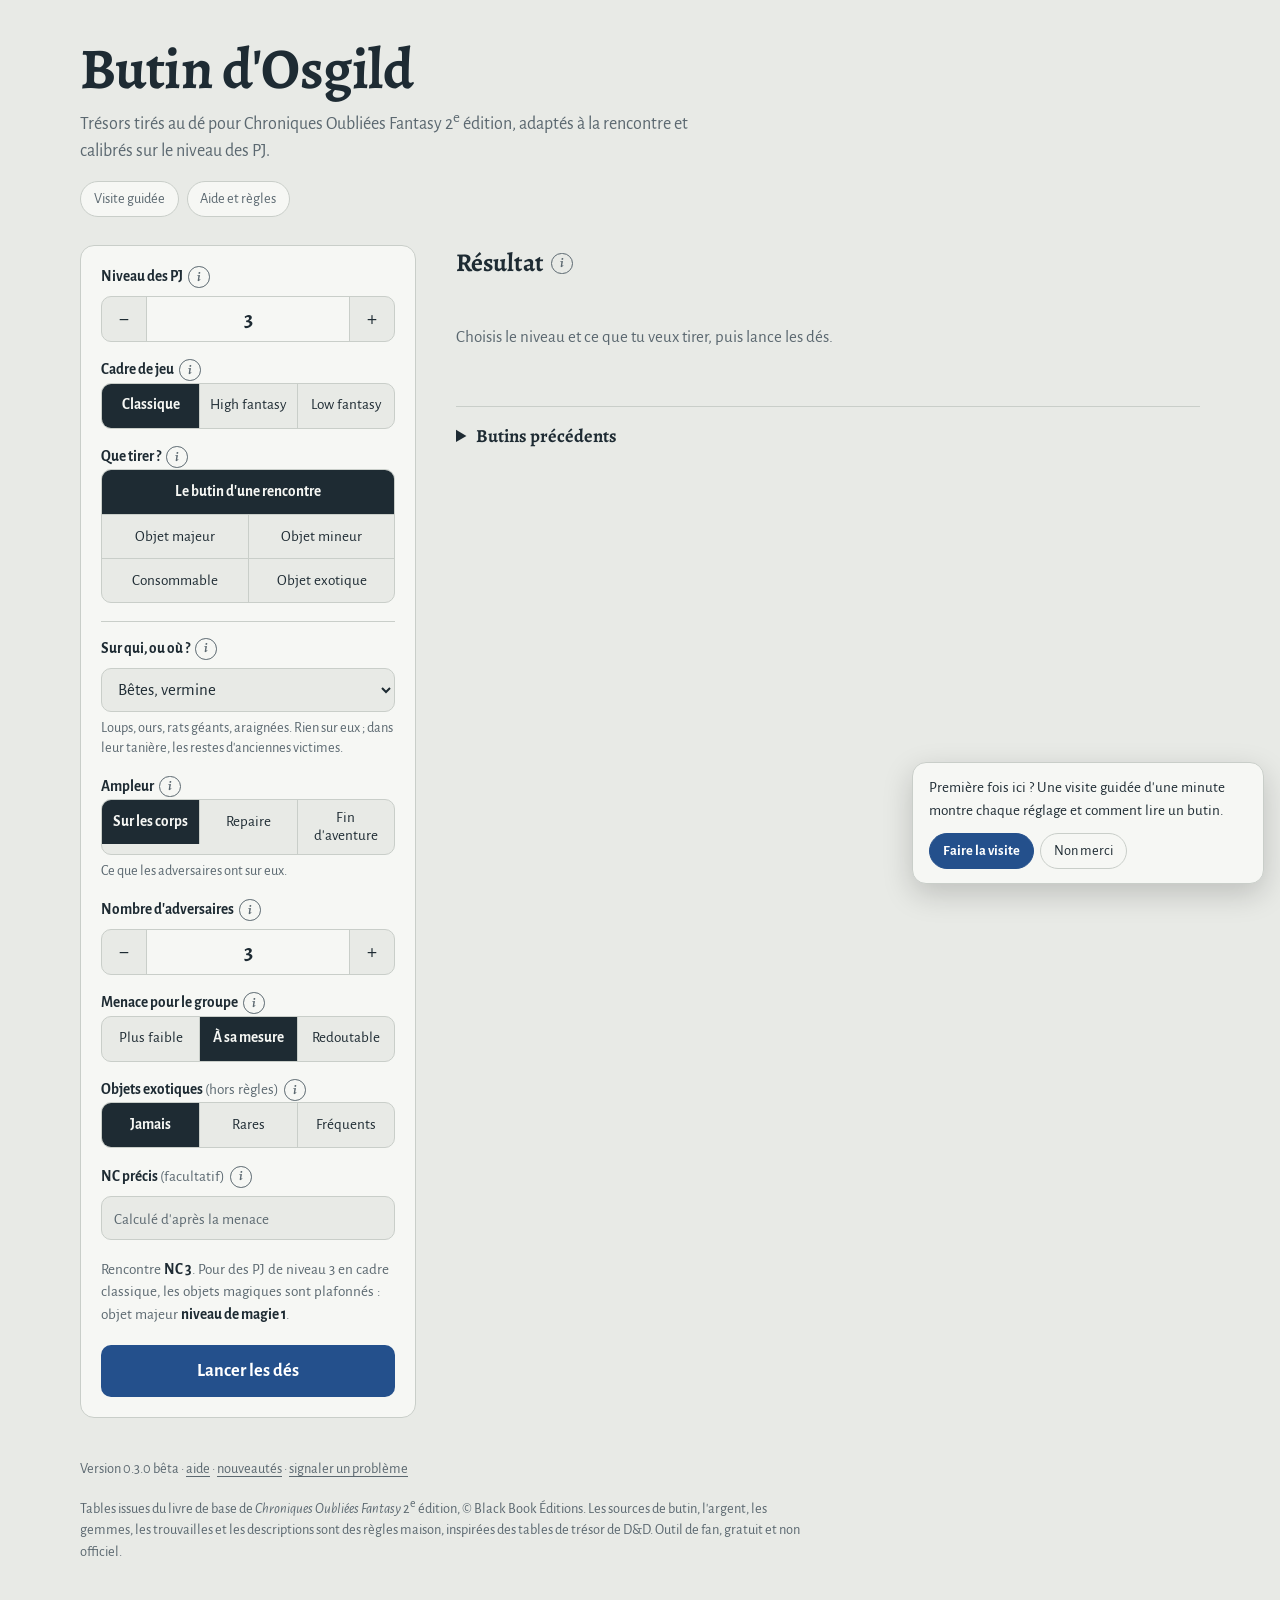
==== commit b8dd7b9b: "Version 0.3.0 bêta : page d'aide, infobulles et visite guidée - aide.html : mode d'emploi illustré, " ====
--- a/index.html
+++ b/index.html
@@ -9,19 +9,20 @@
 <link rel="preconnect" href="https://fonts.googleapis.com">
 <link rel="preconnect" href="https://fonts.gstatic.com" crossorigin>
 <link href="https://fonts.googleapis.com/css2?family=Alegreya:ital,wght@0,500;0,700;1,400&family=Alegreya+Sans:wght@400;500;700&display=swap" rel="stylesheet">
-<link rel="stylesheet" href="css/style.css?v=0.2.0-beta">
+<link rel="stylesheet" href="css/style.css?v=0.3.0-beta">
 </head>
 <body>
 <div class="page">
   <header class="masthead">
     <h1>Butin d'Osgild</h1>
     <p>Trésors tirés au dé pour Chroniques Oubliées Fantasy 2<sup>e</sup> édition, adaptés à la rencontre et calibrés sur le niveau des PJ.</p>
+    <p class="mast-actions"><button type="button" class="ghost small" id="visite">Visite guidée</button> <a class="ghost small" href="aide.html">Aide et règles</a></p>
   </header>
 
   <main class="layout">
     <form class="controls" id="form" autocomplete="off">
       <div class="field">
-        <label for="niveau">Niveau des PJ</label>
+        <label for="niveau">Niveau des PJ <button type="button" class="info" data-info="niveau" aria-label="Aide : niveau des PJ" aria-expanded="false">i</button></label>
         <div class="stepper">
           <button type="button" data-step="-1" aria-label="Niveau précédent">−</button>
           <input id="niveau" name="niveau" type="number" min="1" max="20" value="3" inputmode="numeric">
@@ -30,7 +31,7 @@
       </div>
 
       <fieldset class="field">
-        <legend>Cadre de jeu</legend>
+        <legend>Cadre de jeu <button type="button" class="info" data-info="cadre" aria-label="Aide : cadre de jeu" aria-expanded="false">i</button></legend>
         <div class="seg" role="radiogroup">
           <label><input type="radio" name="cadre" value="classique" checked><span>Classique</span></label>
           <label><input type="radio" name="cadre" value="high"><span>High fantasy</span></label>
@@ -39,7 +40,7 @@
       </fieldset>
 
       <fieldset class="field">
-        <legend>Que tirer ?</legend>
+        <legend>Que tirer ? <button type="button" class="info" data-info="mode" aria-label="Aide : que tirer" aria-expanded="false">i</button></legend>
         <div class="seg seg-mode" role="radiogroup">
           <label><input type="radio" name="mode" value="rencontre" checked><span>Le butin d'une rencontre</span></label>
           <label><input type="radio" name="mode" value="majeur"><span>Objet majeur</span></label>
@@ -51,13 +52,13 @@
 
       <div class="groupe" id="f-renc">
         <div class="field">
-          <label for="source">Sur qui, ou où ?</label>
+          <label for="source">Sur qui, ou où ? <button type="button" class="info" data-info="source" aria-label="Aide : source du butin" aria-expanded="false">i</button></label>
           <select id="source" name="source"></select>
           <p class="aide" id="aide-source"></p>
         </div>
 
         <fieldset class="field">
-          <legend>Ampleur</legend>
+          <legend>Ampleur <button type="button" class="info" data-info="ampleur" aria-label="Aide : ampleur" aria-expanded="false">i</button></legend>
           <div class="seg" role="radiogroup">
             <label><input type="radio" name="ampleur" value="corps" checked><span>Sur les corps</span></label>
             <label><input type="radio" name="ampleur" value="repaire"><span>Repaire</span></label>
@@ -67,7 +68,7 @@
         </fieldset>
 
         <div class="field" id="f-adv">
-          <label for="adversaires">Nombre d'adversaires</label>
+          <label for="adversaires">Nombre d'adversaires <button type="button" class="info" data-info="adversaires" aria-label="Aide : nombre d'adversaires" aria-expanded="false">i</button></label>
           <div class="stepper">
             <button type="button" data-step="-1" aria-label="Un adversaire de moins">−</button>
             <input id="adversaires" name="adversaires" type="number" min="1" max="30" value="3" inputmode="numeric">
@@ -76,7 +77,7 @@
         </div>
 
         <fieldset class="field" id="f-menace">
-          <legend>Menace pour le groupe</legend>
+          <legend>Menace pour le groupe <button type="button" class="info" data-info="menace" aria-label="Aide : menace" aria-expanded="false">i</button></legend>
           <div class="seg" role="radiogroup">
             <label><input type="radio" name="menace" value="faible"><span>Plus faible</span></label>
             <label><input type="radio" name="menace" value="mesure" checked><span>À sa mesure</span></label>
@@ -85,38 +86,35 @@
         </fieldset>
 
         <fieldset class="field">
-          <legend>Objets exotiques <span class="facultatif">(hors règles)</span></legend>
+          <legend>Objets exotiques <span class="facultatif">(hors règles)</span> <button type="button" class="info" data-info="exotiques" aria-label="Aide : objets exotiques" aria-expanded="false">i</button></legend>
           <div class="seg" role="radiogroup">
             <label><input type="radio" name="exotiques" value="jamais" checked><span>Jamais</span></label>
             <label><input type="radio" name="exotiques" value="rares"><span>Rares</span></label>
             <label><input type="radio" name="exotiques" value="frequents"><span>Fréquents</span></label>
           </div>
-          <p class="aide">Des objets étranges, narratifs ou inquiétants, liés à une divinité ou une puissance d'Osgild. Règle maison, à arbitrer.</p>
         </fieldset>
 
         <div class="field">
-          <label for="nc">NC précis <span class="facultatif">(facultatif)</span></label>
+          <label for="nc">NC précis <span class="facultatif">(facultatif)</span> <button type="button" class="info" data-info="nc" aria-label="Aide : NC précis" aria-expanded="false">i</button></label>
           <div class="nc-row">
             <input id="nc" name="nc" type="number" min="0" max="30" step="0.5" inputmode="decimal" placeholder="Calculé d'après la menace">
             <button type="button" class="ghost small" id="nc-effacer" hidden>Effacer</button>
           </div>
-          <p class="aide">Le NC de la rencontre si tu le connais : celui du bestiaire, ou celui d'un groupe (douze gnolls et leur chef font une rencontre NC 7).</p>
         </div>
       </div>
 
       <div class="field" id="f-patron" hidden>
-        <label for="patron">Lié à</label>
+        <label for="patron">Lié à <button type="button" class="info" data-info="patron" aria-label="Aide : divinité ou puissance liée" aria-expanded="false">i</button></label>
         <select id="patron" name="patron"></select>
-        <p class="aide">Règle maison, hors règles du livre : l'effet découle du domaine de la divinité ou de la puissance.</p>
       </div>
 
       <div class="field" id="f-cat" hidden>
-        <label for="categorie">Catégorie</label>
+        <label for="categorie">Catégorie <button type="button" class="info" data-info="categorie" aria-label="Aide : catégorie" aria-expanded="false">i</button></label>
         <select id="categorie" name="categorie"></select>
       </div>
 
       <div class="field" id="f-nb" hidden>
-        <label for="nombre">Nombre d'objets</label>
+        <label for="nombre">Nombre d'objets <button type="button" class="info" data-info="nombre" aria-label="Aide : nombre d'objets" aria-expanded="false">i</button></label>
         <div class="stepper">
           <button type="button" data-step="-1" aria-label="Un objet de moins">−</button>
           <input id="nombre" name="nombre" type="number" min="1" max="8" value="1" inputmode="numeric">
@@ -131,7 +129,7 @@
 
     <section class="results" aria-labelledby="res-titre">
       <div class="results-head">
-        <h2 id="res-titre">Résultat</h2>
+        <h2 id="res-titre">Résultat <button type="button" class="info" data-info="resultat" aria-label="Aide : lire le résultat" aria-expanded="false">i</button></h2>
         <div class="head-actions">
           <button type="button" class="ghost" id="copier-joueurs" hidden>Texte pour les joueurs</button>
           <button type="button" class="ghost" id="copier" hidden>Copier le butin</button>
@@ -150,7 +148,7 @@
   </main>
 
   <footer class="foot">
-    <p class="version">Version <span id="version">0.2.0 bêta</span> · <a href="https://github.com/Gregb342/Osgild-loot-generator/blob/main/CHANGELOG.md">nouveautés</a> · <a href="https://github.com/Gregb342/Osgild-loot-generator/issues">signaler un problème</a></p>
+    <p class="version">Version <span id="version">0.3.0 bêta</span> · <a href="aide.html">aide</a> · <a href="https://github.com/Gregb342/Osgild-loot-generator/blob/main/CHANGELOG.md">nouveautés</a> · <a href="https://github.com/Gregb342/Osgild-loot-generator/issues">signaler un problème</a></p>
     <p>Tables issues du livre de base de <i>Chroniques Oubliées Fantasy</i> 2<sup>e</sup> édition, © Black Book Éditions. Les sources de butin, l'argent, les gemmes, les trouvailles et les descriptions sont des règles maison, inspirées des tables de trésor de D&amp;D. Outil de fan, gratuit et non officiel.</p>
   </footer>
 </div>
@@ -220,16 +218,19 @@
   </article>
 </template>
 
-<script src="js/voies.js?v=0.2.0-beta"></script>
-<script src="js/tables.js?v=0.2.0-beta"></script>
-<script src="js/maison.js?v=0.2.0-beta"></script>
-<script src="js/sources.js?v=0.2.0-beta"></script>
-<script src="js/filtres.js?v=0.2.0-beta"></script>
-<script src="js/exotiques.js?v=0.2.0-beta"></script>
-<script src="js/equipement.js?v=0.2.0-beta"></script>
-<script src="js/engine.js?v=0.2.0-beta"></script>
-<script src="js/identification.js?v=0.2.0-beta"></script>
-<script src="js/lore.js?v=0.2.0-beta"></script>
-<script src="js/app.js?v=0.2.0-beta"></script>
+<script src="js/voies.js?v=0.3.0-beta"></script>
+<script src="js/tables.js?v=0.3.0-beta"></script>
+<script src="js/maison.js?v=0.3.0-beta"></script>
+<script src="js/sources.js?v=0.3.0-beta"></script>
+<script src="js/filtres.js?v=0.3.0-beta"></script>
+<script src="js/exotiques.js?v=0.3.0-beta"></script>
+<script src="js/equipement.js?v=0.3.0-beta"></script>
+<script src="js/engine.js?v=0.3.0-beta"></script>
+<script src="js/identification.js?v=0.3.0-beta"></script>
+<script src="js/lore.js?v=0.3.0-beta"></script>
+<script src="js/app.js?v=0.3.0-beta"></script>
+<script src="js/aide-textes.js?v=0.3.0-beta"></script>
+<script src="js/bulles.js?v=0.3.0-beta"></script>
+<script src="js/visite.js?v=0.3.0-beta"></script>
 </body>
 </html>
--- a/css/style.css
+++ b/css/style.css
@@ -256,3 +256,118 @@
 .table-detail { font-size: .9rem; color: var(--gris); }
 .table-detail summary { cursor: pointer; }
 .table-detail ol { margin: .3rem 0 0; padding-left: 1.4rem; display: grid; gap: .15rem; }
+
+/* ---------- aide : infobulles ---------- */
+.mast-actions { margin-top: 1rem !important; display: flex; flex-wrap: wrap; gap: .5rem; }
+a.ghost { display: inline-flex; align-items: center; color: inherit; text-decoration: none; }
+.info {
+  display: inline-grid; place-items: center; width: 1.35rem; height: 1.35rem; margin-left: .2rem;
+  border: 1px solid var(--gris); border-radius: 50%; background: transparent; color: var(--gris);
+  font: italic 700 .8rem/1 var(--serif); cursor: pointer; vertical-align: 1px; padding: 0;
+  position: relative;
+}
+.info::after { content: ""; position: absolute; inset: -.6rem; } /* zone tactile élargie */
+.info:hover, .info[aria-expanded="true"] { border-color: var(--lapis); color: var(--lapis); }
+.info[aria-expanded="true"] { background: var(--lapis); color: var(--velin); }
+.results-head h2 .info { vertical-align: 4px; }
+.bulle {
+  position: absolute; z-index: 40; background: var(--encre); color: var(--velin);
+  border-radius: 10px; padding: .7rem .9rem .75rem; font-size: .92rem; line-height: 1.45;
+  box-shadow: 0 6px 24px rgba(0,0,0,.18);
+}
+.bulle[hidden] { display: none; }
+.bulle::before {
+  content: ""; position: absolute; top: -6px; left: calc(var(--fleche, 50%) - 6px);
+  border: 6px solid transparent; border-top: 0; border-bottom-color: var(--encre);
+}
+.bulle.dessus::before { top: auto; bottom: -6px; border-bottom: 0; border-top: 6px solid var(--encre); }
+.bulle p { margin: 0 0 .4rem; }
+.bulle-titre { font-weight: 700; }
+.bulle a { color: var(--velin); font-weight: 500; text-underline-offset: 3px; }
+.bulle a::after { content: " →"; }
+
+/* ---------- aide : visite guidée ---------- */
+.visite-voile { position: fixed; inset: 0; z-index: 50; }
+.visite-trou {
+  position: fixed; z-index: 51; border-radius: 12px; pointer-events: none;
+  box-shadow: 0 0 0 3px var(--laiton), 0 0 0 100vmax rgba(14, 20, 25, .62);
+  transition: left .25s, top .25s, width .25s, height .25s;
+}
+.visite-voile[hidden], .visite-trou[hidden], .visite-panneau[hidden] { display: none; }
+@media (prefers-reduced-motion: reduce) { .visite-trou { transition: none; } }
+.visite-panneau {
+  position: fixed; z-index: 52; background: var(--velin); color: var(--encre);
+  border: 1px solid var(--trait); border-radius: 14px; padding: 1rem 1.1rem;
+  box-shadow: 0 10px 40px rgba(0,0,0,.3);
+}
+.visite-panneau.charge { visibility: hidden; }
+.visite-panneau h2 { font: 700 1.3rem/1.2 var(--serif); margin: 0 0 .45rem; }
+.visite-compte { margin: 0 0 .2rem; font-size: .85rem; color: var(--gris); }
+.visite-txt { margin: 0 0 .5rem; }
+.visite-plus { margin: 0 0 .8rem; font-size: .9rem; }
+.visite-plus a { color: var(--lapis); text-underline-offset: 3px; }
+.visite-nav { display: flex; justify-content: space-between; gap: .5rem; flex-wrap: wrap; }
+.visite-nav span { display: flex; gap: .4rem; }
+.ghost.primaire { background: var(--lapis); border-color: var(--lapis); color: #fff; font-weight: 700; }
+.ghost.primaire:hover { background: var(--lapis-fonce); }
+@media (prefers-color-scheme: dark) { :root:not([data-theme="light"]) .ghost.primaire { color: #0E1A2A; } }
+:root[data-theme="dark"] .ghost.primaire { color: #0E1A2A; }
+.ghost:disabled { opacity: .4; cursor: default; }
+.invite {
+  position: fixed; z-index: 30; right: 16px; bottom: 16px; max-width: 22rem;
+  background: var(--velin); border: 1px solid var(--trait); border-radius: 14px; padding: .9rem 1rem;
+  box-shadow: 0 10px 30px rgba(0,0,0,.18);
+}
+@media (max-width: 480px) { .invite { left: 16px; max-width: none; } }
+.invite p { margin: 0 0 .6rem; font-size: .95rem; }
+.invite div { display: flex; gap: .4rem; flex-wrap: wrap; }
+
+/* ---------- page d'aide ---------- */
+.retour { margin: 0 0 1rem !important; font-size: 1rem !important; }
+.retour a, .doc-corps a, .sommaire a { color: var(--lapis); text-underline-offset: 3px; }
+.doc-layout { display: grid; gap: 1.5rem; align-items: start; }
+@media (min-width: 960px) {
+  .doc-layout { grid-template-columns: 15rem minmax(0, 1fr); gap: 3rem; }
+  .sommaire { position: sticky; top: 1rem; max-height: calc(100vh - 2rem); overflow-y: auto; }
+}
+.sommaire { background: var(--velin); border: 1px solid var(--trait); border-radius: 14px; padding: 1rem 1.1rem; font-size: .95rem; }
+.sommaire-titre { margin: 0 0 .4rem; font: 700 1.1rem var(--serif); }
+.sommaire ol { margin: 0; padding-left: 1.2rem; display: grid; gap: .25rem; }
+.sommaire ol ol { list-style: none; padding-left: .6rem; margin: .25rem 0 .2rem; font-size: .9rem; }
+.sommaire a { text-decoration: none; }
+.sommaire a:hover { text-decoration: underline; }
+.doc-corps { min-width: 0; max-width: 46rem; }
+.doc-corps section { padding-bottom: 1.5rem; }
+.doc-corps section + section { border-top: 1px solid var(--trait); padding-top: .5rem; }
+.doc-corps h2 { font: 700 1.9rem/1.15 var(--serif); margin: 1.25rem 0 .75rem; }
+.doc-corps h3 { font: 700 1.3rem/1.2 var(--serif); margin: 1.75rem 0 .5rem; }
+.doc-corps [id] { scroll-margin-top: 1rem; }
+.doc-corps p, .doc-corps li, .doc-corps dd { line-height: 1.55; }
+.doc-corps p { margin: 0 0 .8rem; }
+.doc-corps ul, .doc-corps ol { padding-left: 1.3rem; margin: 0 0 .9rem; }
+.doc-corps li + li { margin-top: .3rem; }
+.etapes li::marker { font: 700 1rem var(--serif); color: var(--laiton); }
+.defs { margin: 0 0 1rem; }
+.defs dt { font-weight: 700; margin-top: .8rem; }
+.defs dd { margin: .15rem 0 0; }
+.note { font-size: .92rem; color: var(--gris); }
+.i-demo { display: inline-grid; place-items: center; width: 1.2rem; height: 1.2rem; border: 1px solid var(--gris); border-radius: 50%; font: italic 700 .75rem/1 var(--serif); color: var(--gris); vertical-align: 1px; }
+.doc-corps figure { margin: 1rem 0 1.25rem; }
+.doc-corps figure img { display: block; width: 100%; height: auto; border: 1px solid var(--trait); border-radius: 12px; background: var(--velin); }
+.doc-corps figure.etroite { max-width: 21rem; }
+.doc-corps figcaption { font-size: .9rem; color: var(--gris); margin-top: .4rem; }
+.tableau { overflow-x: auto; margin: .5rem 0 1rem; border: 1px solid var(--trait); border-radius: 10px; background: var(--velin); }
+.tableau table { border-collapse: collapse; width: 100%; font-size: .9rem; }
+.tableau caption { text-align: left; padding: .55rem .75rem .2rem; color: var(--gris); font-size: .85rem; }
+.tableau th, .tableau td { padding: .4rem .6rem; border-bottom: 1px solid var(--trait); text-align: left; vertical-align: top; }
+.tableau thead th { font-weight: 700; background: var(--pierre); white-space: nowrap; }
+.tableau thead th[scope="colgroup"] { text-align: center; border-left: 1px solid var(--trait); }
+.tableau tbody th { font-weight: 500; }
+.tableau tbody tr:last-child > * { border-bottom: 0; }
+.tableau .num td { text-align: right; font-variant-numeric: tabular-nums; white-space: nowrap; }
+.tableau .serre th, .tableau .serre td { padding: .35rem .4rem; text-align: center; }
+.tableau .serre tbody th { text-align: left; white-space: nowrap; }
+.deux { display: grid; gap: 1rem; }
+@media (min-width: 640px) { .deux { grid-template-columns: 1fr 1fr; } .deux .tableau { margin: 0; } }
+.tableau-legende { margin: .5rem 0 -.2rem !important; font-size: .85rem; color: var(--gris); }
+.zoom { display: block; cursor: zoom-in; }
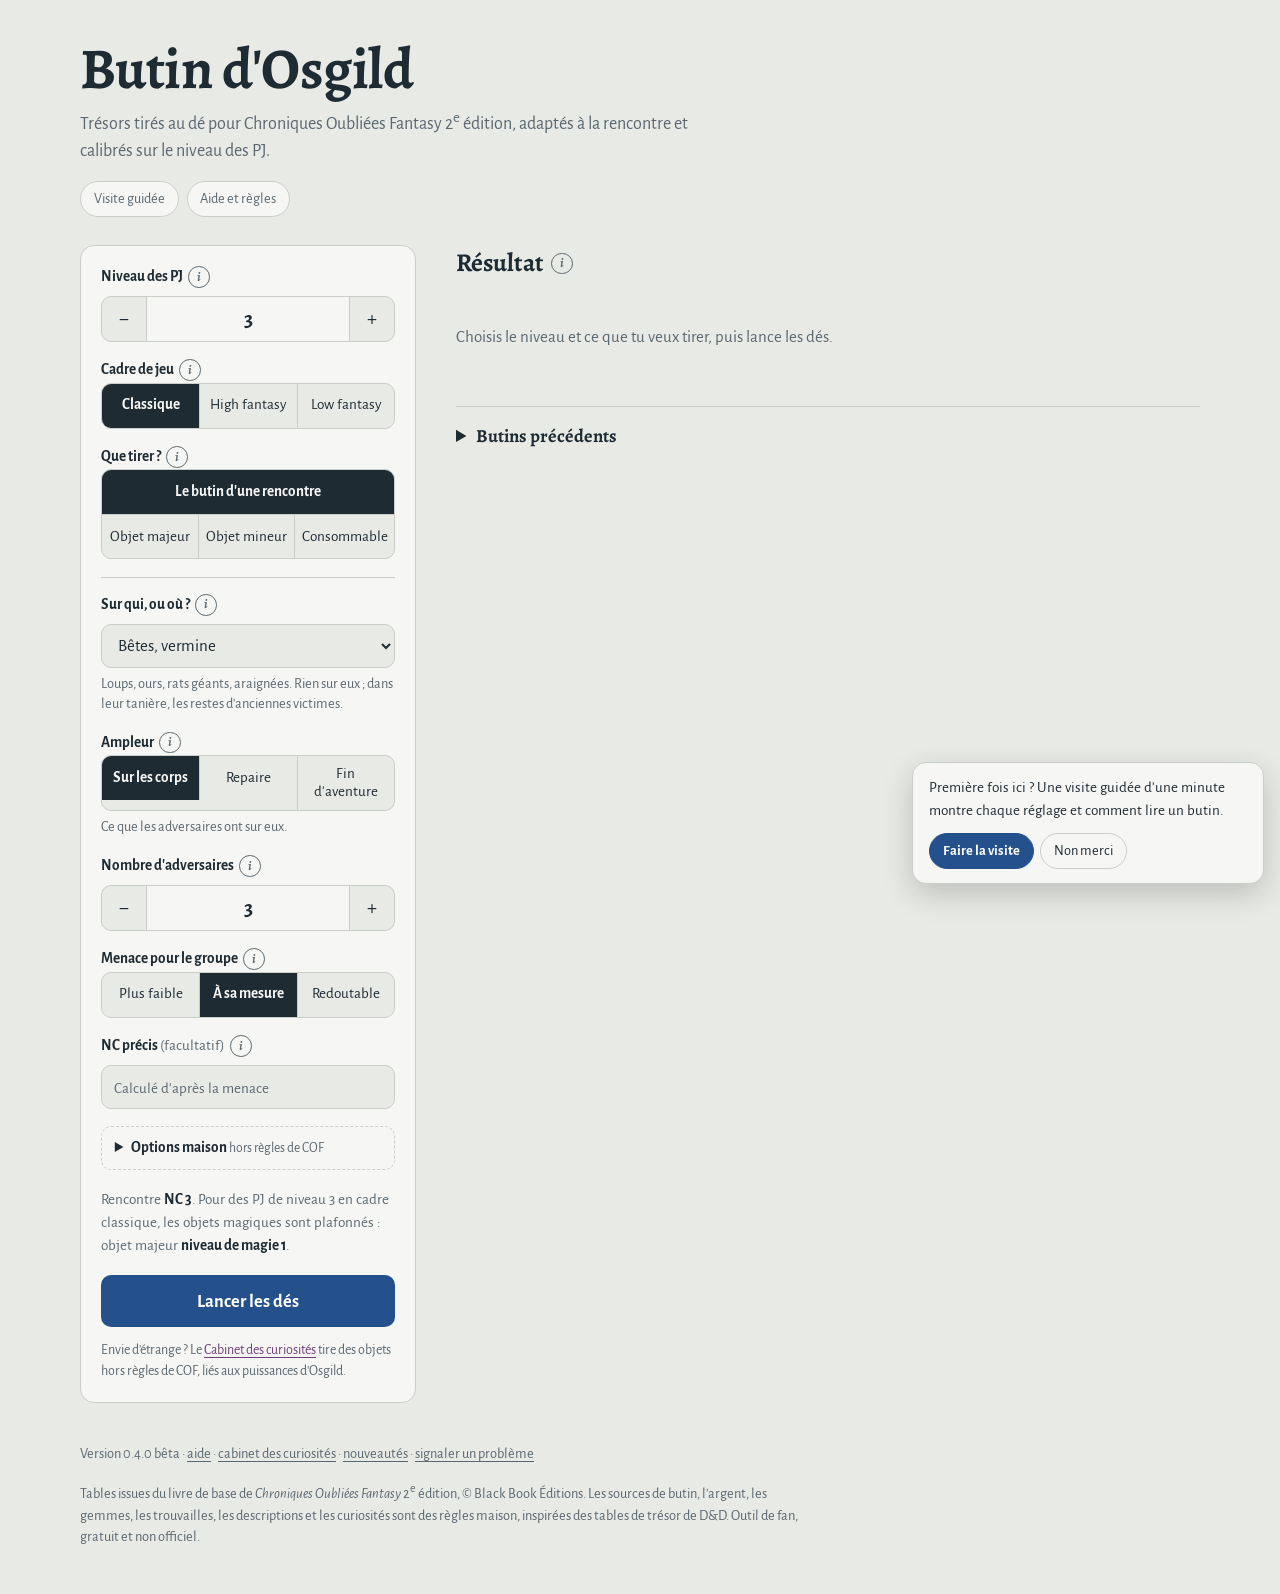
==== commit 41cb2da5: "Version 0.4.0 bêta : les curiosités passent à part - Cabinet des curiosités (curiosites.html), page " ====
--- a/index.html
+++ b/index.html
@@ -9,7 +9,7 @@
 <link rel="preconnect" href="https://fonts.googleapis.com">
 <link rel="preconnect" href="https://fonts.gstatic.com" crossorigin>
 <link href="https://fonts.googleapis.com/css2?family=Alegreya:ital,wght@0,500;0,700;1,400&family=Alegreya+Sans:wght@400;500;700&display=swap" rel="stylesheet">
-<link rel="stylesheet" href="css/style.css?v=0.3.0-beta">
+<link rel="stylesheet" href="css/style.css?v=0.4.0-beta">
 </head>
 <body>
 <div class="page">
@@ -46,7 +46,6 @@
           <label><input type="radio" name="mode" value="majeur"><span>Objet majeur</span></label>
           <label><input type="radio" name="mode" value="mineur"><span>Objet mineur</span></label>
           <label><input type="radio" name="mode" value="consommable"><span>Consommable</span></label>
-          <label><input type="radio" name="mode" value="exotique"><span>Objet exotique</span></label>
         </div>
       </fieldset>
 
@@ -85,15 +84,6 @@
           </div>
         </fieldset>
 
-        <fieldset class="field">
-          <legend>Objets exotiques <span class="facultatif">(hors règles)</span> <button type="button" class="info" data-info="exotiques" aria-label="Aide : objets exotiques" aria-expanded="false">i</button></legend>
-          <div class="seg" role="radiogroup">
-            <label><input type="radio" name="exotiques" value="jamais" checked><span>Jamais</span></label>
-            <label><input type="radio" name="exotiques" value="rares"><span>Rares</span></label>
-            <label><input type="radio" name="exotiques" value="frequents"><span>Fréquents</span></label>
-          </div>
-        </fieldset>
-
         <div class="field">
           <label for="nc">NC précis <span class="facultatif">(facultatif)</span> <button type="button" class="info" data-info="nc" aria-label="Aide : NC précis" aria-expanded="false">i</button></label>
           <div class="nc-row">
@@ -101,11 +91,19 @@
             <button type="button" class="ghost small" id="nc-effacer" hidden>Effacer</button>
           </div>
         </div>
-      </div>
-
-      <div class="field" id="f-patron" hidden>
-        <label for="patron">Lié à <button type="button" class="info" data-info="patron" aria-label="Aide : divinité ou puissance liée" aria-expanded="false">i</button></label>
-        <select id="patron" name="patron"></select>
+
+        <details class="options-maison" id="options-maison">
+          <summary>Options maison <span class="facultatif">hors règles de COF</span> <span class="om-etat"></span></summary>
+          <fieldset class="field">
+            <legend>Curiosités <button type="button" class="info" data-info="exotiques" aria-label="Aide : curiosités" aria-expanded="false">i</button></legend>
+            <div class="seg" role="radiogroup">
+              <label><input type="radio" name="exotiques" value="jamais" checked><span>Jamais</span></label>
+              <label><input type="radio" name="exotiques" value="rares"><span>Rares</span></label>
+              <label><input type="radio" name="exotiques" value="frequents"><span>Fréquentes</span></label>
+            </div>
+            <p class="aide">Des objets étranges liés aux puissances d'Osgild, qui ne font pas partie de COF. Une curiosité tirée t'est proposée à part : tu la gardes ou tu l'écartes.</p>
+          </fieldset>
+        </details>
       </div>
 
       <div class="field" id="f-cat" hidden>
@@ -125,6 +123,7 @@
       <p class="cible" id="cible" aria-live="polite"></p>
 
       <button type="submit" class="go">Lancer les dés</button>
+      <p class="lien-curio">Envie d'étrange ? Le <a href="curiosites.html">Cabinet des curiosités</a> tire des objets hors règles de COF, liés aux puissances d'Osgild.</p>
     </form>
 
     <section class="results" aria-labelledby="res-titre">
@@ -148,8 +147,8 @@
   </main>
 
   <footer class="foot">
-    <p class="version">Version <span id="version">0.3.0 bêta</span> · <a href="aide.html">aide</a> · <a href="https://github.com/Gregb342/Osgild-loot-generator/blob/main/CHANGELOG.md">nouveautés</a> · <a href="https://github.com/Gregb342/Osgild-loot-generator/issues">signaler un problème</a></p>
-    <p>Tables issues du livre de base de <i>Chroniques Oubliées Fantasy</i> 2<sup>e</sup> édition, © Black Book Éditions. Les sources de butin, l'argent, les gemmes, les trouvailles et les descriptions sont des règles maison, inspirées des tables de trésor de D&amp;D. Outil de fan, gratuit et non officiel.</p>
+    <p class="version">Version <span id="version">0.4.0 bêta</span> · <a href="aide.html">aide</a> · <a href="curiosites.html">cabinet des curiosités</a> · <a href="https://github.com/Gregb342/Osgild-loot-generator/blob/main/CHANGELOG.md">nouveautés</a> · <a href="https://github.com/Gregb342/Osgild-loot-generator/issues">signaler un problème</a></p>
+    <p>Tables issues du livre de base de <i>Chroniques Oubliées Fantasy</i> 2<sup>e</sup> édition, © Black Book Éditions. Les sources de butin, l'argent, les gemmes, les trouvailles, les descriptions et les curiosités sont des règles maison, inspirées des tables de trésor de D&amp;D. Outil de fan, gratuit et non officiel.</p>
   </footer>
 </div>
 
@@ -218,19 +217,19 @@
   </article>
 </template>
 
-<script src="js/voies.js?v=0.3.0-beta"></script>
-<script src="js/tables.js?v=0.3.0-beta"></script>
-<script src="js/maison.js?v=0.3.0-beta"></script>
-<script src="js/sources.js?v=0.3.0-beta"></script>
-<script src="js/filtres.js?v=0.3.0-beta"></script>
-<script src="js/exotiques.js?v=0.3.0-beta"></script>
-<script src="js/equipement.js?v=0.3.0-beta"></script>
-<script src="js/engine.js?v=0.3.0-beta"></script>
-<script src="js/identification.js?v=0.3.0-beta"></script>
-<script src="js/lore.js?v=0.3.0-beta"></script>
-<script src="js/app.js?v=0.3.0-beta"></script>
-<script src="js/aide-textes.js?v=0.3.0-beta"></script>
-<script src="js/bulles.js?v=0.3.0-beta"></script>
-<script src="js/visite.js?v=0.3.0-beta"></script>
+<script src="js/voies.js?v=0.4.0-beta"></script>
+<script src="js/tables.js?v=0.4.0-beta"></script>
+<script src="js/maison.js?v=0.4.0-beta"></script>
+<script src="js/sources.js?v=0.4.0-beta"></script>
+<script src="js/filtres.js?v=0.4.0-beta"></script>
+<script src="js/exotiques.js?v=0.4.0-beta"></script>
+<script src="js/equipement.js?v=0.4.0-beta"></script>
+<script src="js/engine.js?v=0.4.0-beta"></script>
+<script src="js/identification.js?v=0.4.0-beta"></script>
+<script src="js/lore.js?v=0.4.0-beta"></script>
+<script src="js/app.js?v=0.4.0-beta"></script>
+<script src="js/aide-textes.js?v=0.4.0-beta"></script>
+<script src="js/bulles.js?v=0.4.0-beta"></script>
+<script src="js/visite.js?v=0.4.0-beta"></script>
 </body>
 </html>
--- a/css/style.css
+++ b/css/style.css
@@ -9,6 +9,8 @@
   --laiton: #A97B22;      /* niveau de magie */
   --laiton-pale: #F1E4C4;
   --sceau: #9A3324;       /* alertes */
+  --curio: #6E3F78;       /* curiosités, hors règles */
+  --curio-pale: #F0E7F2;
   --serif: "Alegreya", Georgia, serif;
   --sans: "Alegreya Sans", system-ui, sans-serif;
   color-scheme: light;
@@ -17,12 +19,14 @@
   :root:not([data-theme="light"]) {
     --pierre: #141B20; --velin: #1C252C; --encre: #E4E8EA; --gris: #9AA6AD; --trait: #33414A;
     --lapis: #7FA6E0; --lapis-fonce: #A9C3EC; --laiton: #D7A94B; --laiton-pale: #3A3020; --sceau: #E07A66;
+    --curio: #C99BD3; --curio-pale: #2C2231;
     color-scheme: dark;
   }
 }
 :root[data-theme="dark"] {
   --pierre: #141B20; --velin: #1C252C; --encre: #E4E8EA; --gris: #9AA6AD; --trait: #33414A;
   --lapis: #7FA6E0; --lapis-fonce: #A9C3EC; --laiton: #D7A94B; --laiton-pale: #3A3020; --sceau: #E07A66;
+  --curio: #C99BD3; --curio-pale: #2C2231;
   color-scheme: dark;
 }
 
@@ -175,11 +179,11 @@
 #vider-histo:hover { border-color: var(--sceau); color: var(--sceau); }
 
 /* mode et rencontre */
-.seg-mode { grid-auto-flow: row; grid-template-columns: repeat(2, 1fr); }
+.seg-mode { grid-auto-flow: row; grid-template-columns: repeat(3, 1fr); }
 .seg-mode label:first-child { grid-column: 1 / -1; }
 .seg-mode span { border-left: 1px solid var(--trait); border-top: 1px solid var(--trait); }
 .seg-mode label:first-child span { border-top: 0; border-left: 0; }
-.seg-mode label:nth-child(even) span { border-left: 0; }
+.seg-mode label:nth-child(2) span { border-left: 0; }
 .groupe { display: grid; gap: 1.1rem; padding: 1rem 0 .1rem; border-top: 1px solid var(--trait); }
 .groupe[hidden] { display: none; }
 .aide { margin: 0; color: var(--gris); font-size: .9rem; line-height: 1.4; }
@@ -250,7 +254,7 @@
 .version a { color: inherit; text-underline-offset: 3px; }
 
 /* objets exotiques */
-.sceau.exo { background: transparent; box-shadow: inset 0 0 0 2px var(--lapis); color: var(--lapis); font-size: 1.4rem; border-radius: 50%; outline: 2px dashed var(--lapis); outline-offset: 3px; }
+.sceau.exo { background: transparent; box-shadow: inset 0 0 0 2px var(--curio); color: var(--curio); font-size: 1.4rem; border-radius: 50%; outline: 2px dashed var(--curio); outline-offset: 3px; }
 .item-table { margin: .2rem 0 .6rem; display: grid; gap: .4rem; justify-items: start; }
 .item-table[hidden] { display: none; }
 .table-detail { font-size: .9rem; color: var(--gris); }
@@ -371,3 +375,45 @@
 @media (min-width: 640px) { .deux { grid-template-columns: 1fr 1fr; } .deux .tableau { margin: 0; } }
 .tableau-legende { margin: .5rem 0 -.2rem !important; font-size: .85rem; color: var(--gris); }
 .zoom { display: block; cursor: zoom-in; }
+
+/* ---------- curiosités : hors règles de COF ---------- */
+.options-maison { border: 1px dashed var(--trait); border-radius: 10px; padding: .1rem .8rem; }
+.options-maison[open] { padding-bottom: .8rem; }
+.options-maison summary { cursor: pointer; font-weight: 700; font-size: .95rem; padding: .5rem 0; }
+.options-maison .facultatif { font-size: .85rem; }
+.om-etat { font-weight: 500; font-size: .85rem; color: var(--curio); }
+.om-etat:not(:empty)::before { content: "· "; }
+.options-maison .field { margin-top: .3rem; }
+.lien-curio { margin: -.3rem 0 0; font-size: .875rem; color: var(--gris); }
+.lien-curio a, .avertissement a { color: var(--curio); text-underline-offset: 3px; }
+.item.item-exo { background: var(--curio-pale); border-color: var(--curio); border-style: dashed; position: relative; }
+.item.item-exo::after {
+  content: "Hors COF"; position: absolute; top: .7rem; right: .8rem;
+  font: 700 .72rem/1 var(--sans); letter-spacing: .06em; text-transform: uppercase;
+  color: var(--curio); border: 1.5px solid var(--curio); border-radius: 4px; padding: .25rem .4rem;
+  transform: rotate(4deg);
+}
+.item-exo .item-cat { padding-right: 5.5rem; }
+.item-exo .item-alerte { color: var(--curio); }
+.proposition { border: 1px dashed var(--curio); border-radius: 14px; padding: .9rem; display: grid; gap: .7rem; }
+.prop-titre { margin: 0; font: 700 1.15rem var(--serif); color: var(--curio); }
+.prop-titre span { font: 500 .8rem var(--sans); text-transform: uppercase; letter-spacing: .05em; margin-left: .4rem; }
+.prop-actions { display: flex; flex-wrap: wrap; gap: .4rem; }
+.prop-actions .primaire { background: var(--curio); border-color: var(--curio); }
+.prop-actions .primaire:hover { background: var(--curio); filter: brightness(.9); }
+.avertissement { max-width: 46rem; margin: 0 0 1.5rem; padding: .9rem 1.1rem; border: 1px dashed var(--curio); border-radius: 12px; background: var(--curio-pale); }
+.avertissement p { margin: 0; font-size: .95rem; }
+.av-titre { font-weight: 700; color: var(--curio); margin-bottom: .3rem !important; }
+.curio .go { background: var(--curio); }
+.curio .go:hover { background: var(--curio); filter: brightness(.9); }
+.curio .masthead h1 { color: var(--curio); }
+.annexe-titre { margin-top: 1rem !important; color: var(--curio); }
+.sommaire .annexe-liste a { color: var(--curio); }
+.doc-corps section.annexe { border-top: 2px dashed var(--curio); margin-top: 1rem; }
+.annexe-bandeau { display: inline-block; margin: 1rem 0 0 !important; padding: .25rem .6rem; border: 1px dashed var(--curio); border-radius: 999px; font-size: .85rem; color: var(--curio); background: var(--curio-pale); }
+.annexe h2 { color: var(--curio); margin-top: .6rem !important; }
+.annexe a { color: var(--curio); }
+@media (max-width: 520px) {
+  .proposition { padding: .6rem .5rem; }
+  .item-exo .item-cat { padding-right: 0; margin-top: 1.5rem; }
+}
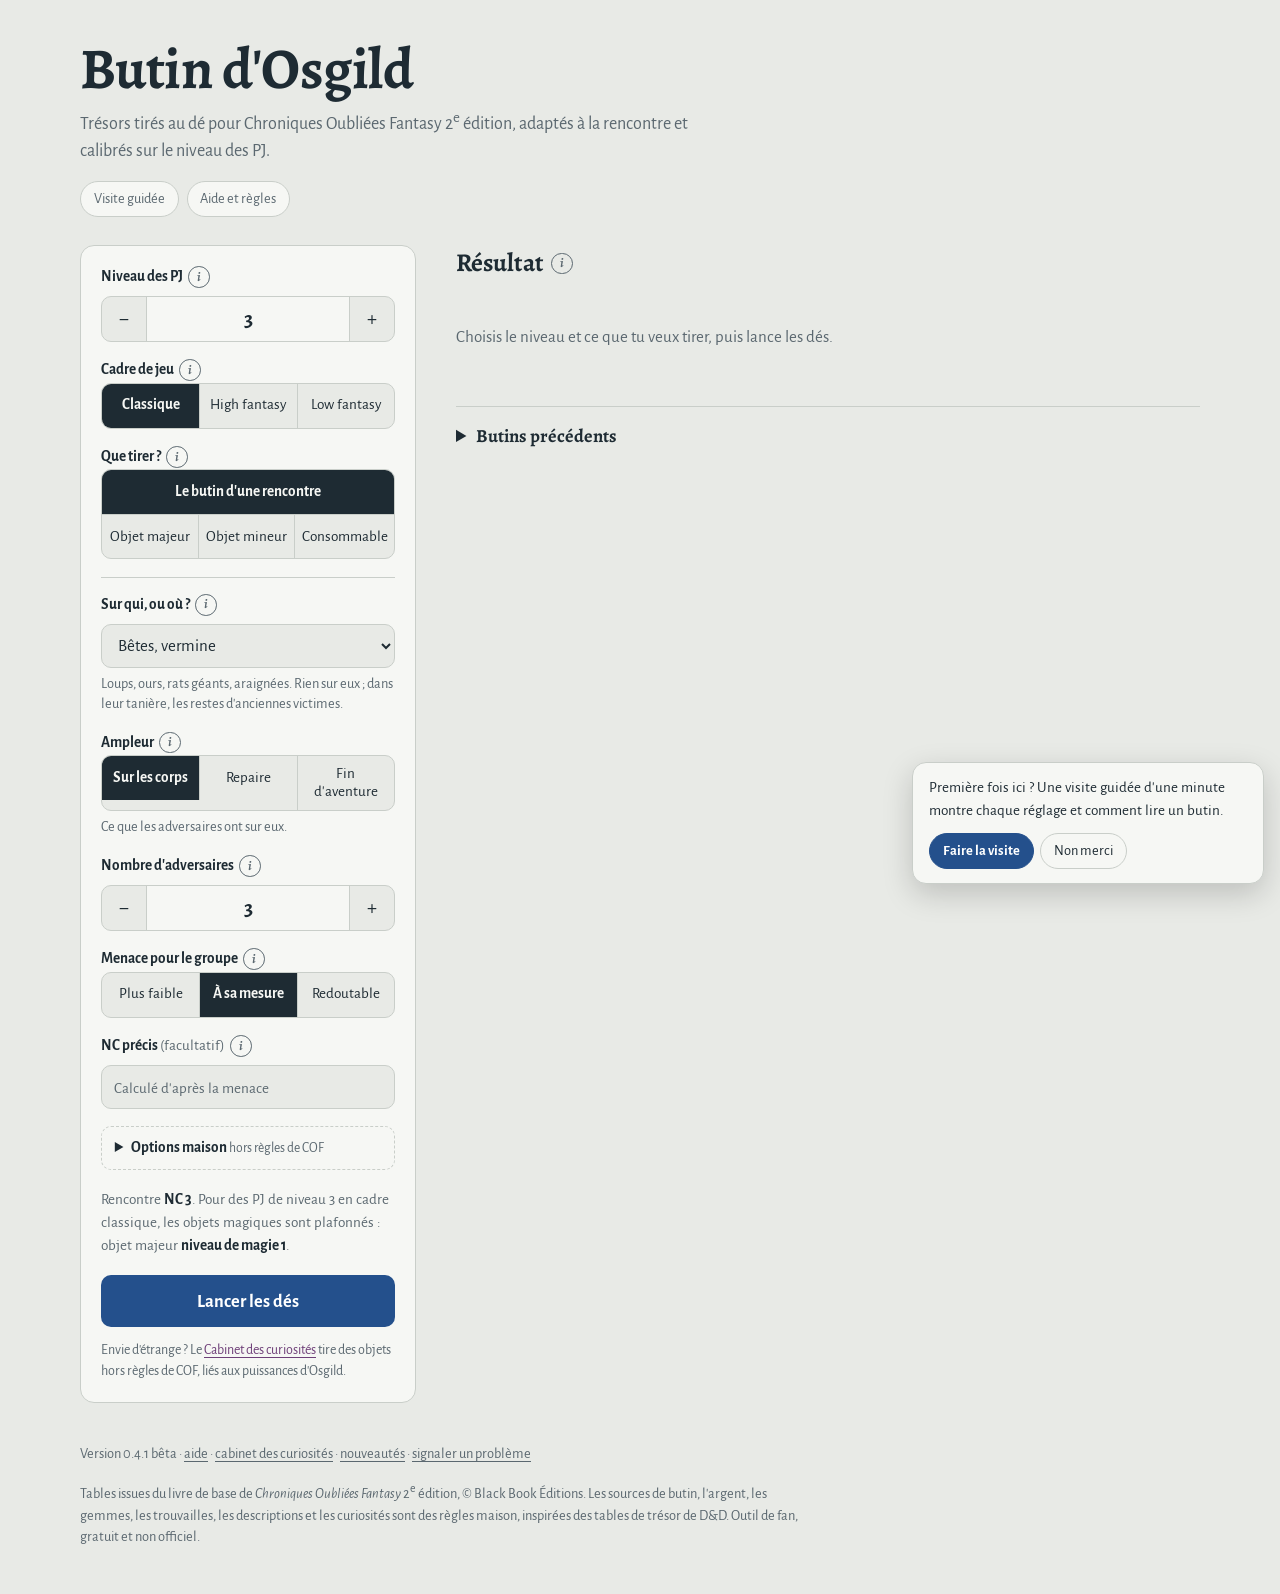
==== commit 7f981590: "Version 0.4.1 bêta : aperçu des liens partagés et référencement - balises Open Graph et Twitter sur " ====
--- a/index.html
+++ b/index.html
@@ -3,13 +3,26 @@
 <head>
 <meta charset="utf-8">
 <meta name="viewport" content="width=device-width, initial-scale=1">
-<title>Butin d'Osgild</title>
-<meta name="description" content="Générateur de trésors pour Chroniques Oubliées Fantasy 2e édition, calibré sur le niveau des PJ.">
+<title>Butin d'Osgild : générateur de trésors pour Chroniques Oubliées Fantasy</title>
+<meta name="description" content="Le butin d'une rencontre (argent, équipement, objets magiques) tiré selon les règles de Chroniques Oubliées Fantasy 2e édition : prêt à jouer, avec identification, histoires et texte pour les joueurs. Gratuit, sans compte.">
+<link rel="canonical" href="https://cofloot.fantasy-tools.fr/">
+<meta name="theme-color" content="#E8EAE6">
+<meta property="og:type" content="website">
+<meta property="og:site_name" content="Butin d'Osgild">
+<meta property="og:locale" content="fr_FR">
+<meta property="og:url" content="https://cofloot.fantasy-tools.fr/">
+<meta property="og:title" content="Butin d'Osgild, générateur de trésors pour COF 2e édition">
+<meta property="og:description" content="Le butin d'une rencontre (argent, équipement, objets magiques) tiré selon les règles de Chroniques Oubliées Fantasy 2e édition : prêt à jouer, avec identification, histoires et texte pour les joueurs. Gratuit, sans compte.">
+<meta property="og:image" content="https://cofloot.fantasy-tools.fr/img/partage.jpg">
+<meta property="og:image:width" content="1200">
+<meta property="og:image:height" content="630">
+<meta property="og:image:alt" content="Butin d'Osgild : un générateur de trésors pour Chroniques Oubliées Fantasy, avec une carte d'objet magique.">
+<meta name="twitter:card" content="summary_large_image">
 <link rel="icon" href="data:image/svg+xml,%3Csvg xmlns='http://www.w3.org/2000/svg' viewBox='0 0 32 32'%3E%3Ccircle cx='16' cy='16' r='13' fill='%23A97B22'/%3E%3Ccircle cx='16' cy='16' r='9' fill='none' stroke='%23F6F7F4' stroke-width='2'/%3E%3C/svg%3E">
 <link rel="preconnect" href="https://fonts.googleapis.com">
 <link rel="preconnect" href="https://fonts.gstatic.com" crossorigin>
 <link href="https://fonts.googleapis.com/css2?family=Alegreya:ital,wght@0,500;0,700;1,400&family=Alegreya+Sans:wght@400;500;700&display=swap" rel="stylesheet">
-<link rel="stylesheet" href="css/style.css?v=0.4.0-beta">
+<link rel="stylesheet" href="css/style.css?v=0.4.1-beta">
 </head>
 <body>
 <div class="page">
@@ -147,7 +160,7 @@
   </main>
 
   <footer class="foot">
-    <p class="version">Version <span id="version">0.4.0 bêta</span> · <a href="aide.html">aide</a> · <a href="curiosites.html">cabinet des curiosités</a> · <a href="https://github.com/Gregb342/Osgild-loot-generator/blob/main/CHANGELOG.md">nouveautés</a> · <a href="https://github.com/Gregb342/Osgild-loot-generator/issues">signaler un problème</a></p>
+    <p class="version">Version <span id="version">0.4.1 bêta</span> · <a href="aide.html">aide</a> · <a href="curiosites.html">cabinet des curiosités</a> · <a href="https://github.com/Gregb342/Osgild-loot-generator/blob/main/CHANGELOG.md">nouveautés</a> · <a href="https://tally.so/r/q5G5kk" target="_blank" rel="noopener noreferrer">signaler un problème</a></p>
     <p>Tables issues du livre de base de <i>Chroniques Oubliées Fantasy</i> 2<sup>e</sup> édition, © Black Book Éditions. Les sources de butin, l'argent, les gemmes, les trouvailles, les descriptions et les curiosités sont des règles maison, inspirées des tables de trésor de D&amp;D. Outil de fan, gratuit et non officiel.</p>
   </footer>
 </div>
@@ -217,19 +230,19 @@
   </article>
 </template>
 
-<script src="js/voies.js?v=0.4.0-beta"></script>
-<script src="js/tables.js?v=0.4.0-beta"></script>
-<script src="js/maison.js?v=0.4.0-beta"></script>
-<script src="js/sources.js?v=0.4.0-beta"></script>
-<script src="js/filtres.js?v=0.4.0-beta"></script>
-<script src="js/exotiques.js?v=0.4.0-beta"></script>
-<script src="js/equipement.js?v=0.4.0-beta"></script>
-<script src="js/engine.js?v=0.4.0-beta"></script>
-<script src="js/identification.js?v=0.4.0-beta"></script>
-<script src="js/lore.js?v=0.4.0-beta"></script>
-<script src="js/app.js?v=0.4.0-beta"></script>
-<script src="js/aide-textes.js?v=0.4.0-beta"></script>
-<script src="js/bulles.js?v=0.4.0-beta"></script>
-<script src="js/visite.js?v=0.4.0-beta"></script>
+<script src="js/voies.js?v=0.4.1-beta"></script>
+<script src="js/tables.js?v=0.4.1-beta"></script>
+<script src="js/maison.js?v=0.4.1-beta"></script>
+<script src="js/sources.js?v=0.4.1-beta"></script>
+<script src="js/filtres.js?v=0.4.1-beta"></script>
+<script src="js/exotiques.js?v=0.4.1-beta"></script>
+<script src="js/equipement.js?v=0.4.1-beta"></script>
+<script src="js/engine.js?v=0.4.1-beta"></script>
+<script src="js/identification.js?v=0.4.1-beta"></script>
+<script src="js/lore.js?v=0.4.1-beta"></script>
+<script src="js/app.js?v=0.4.1-beta"></script>
+<script src="js/aide-textes.js?v=0.4.1-beta"></script>
+<script src="js/bulles.js?v=0.4.1-beta"></script>
+<script src="js/visite.js?v=0.4.1-beta"></script>
 </body>
 </html>
